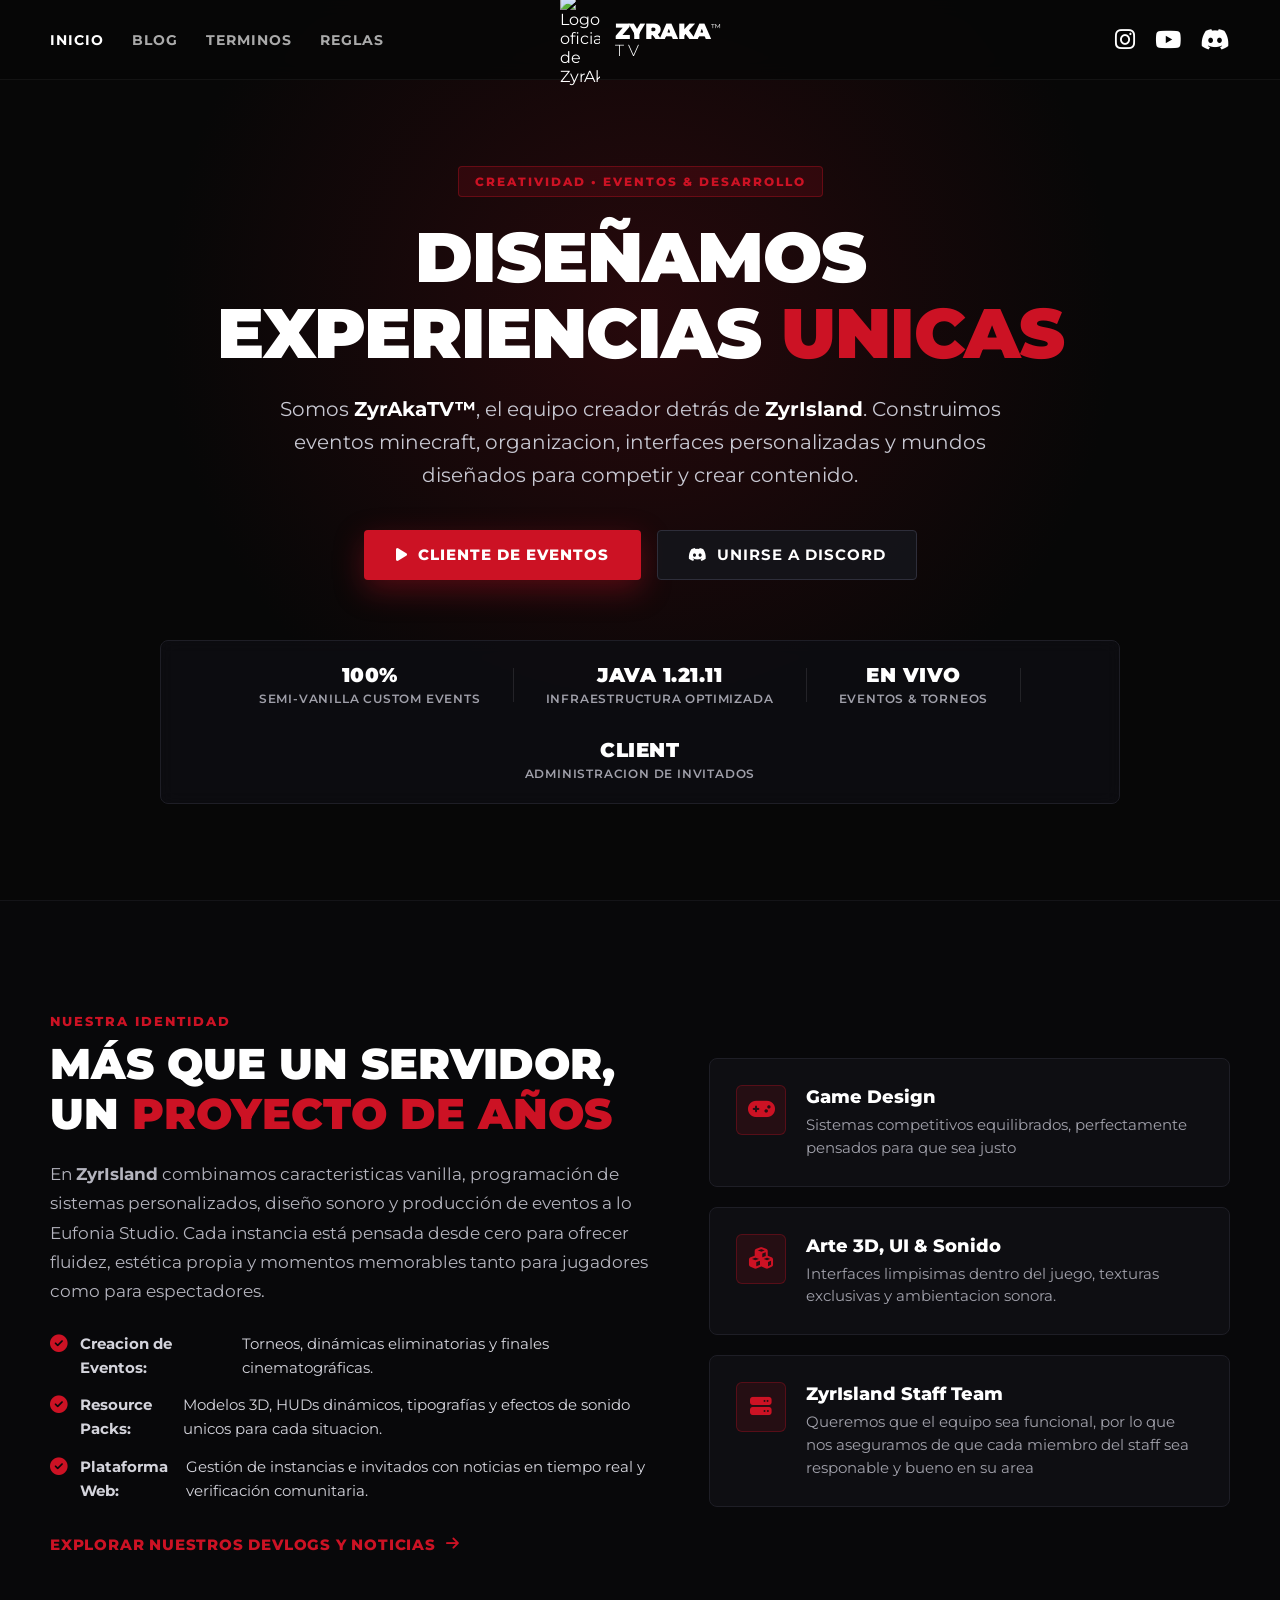
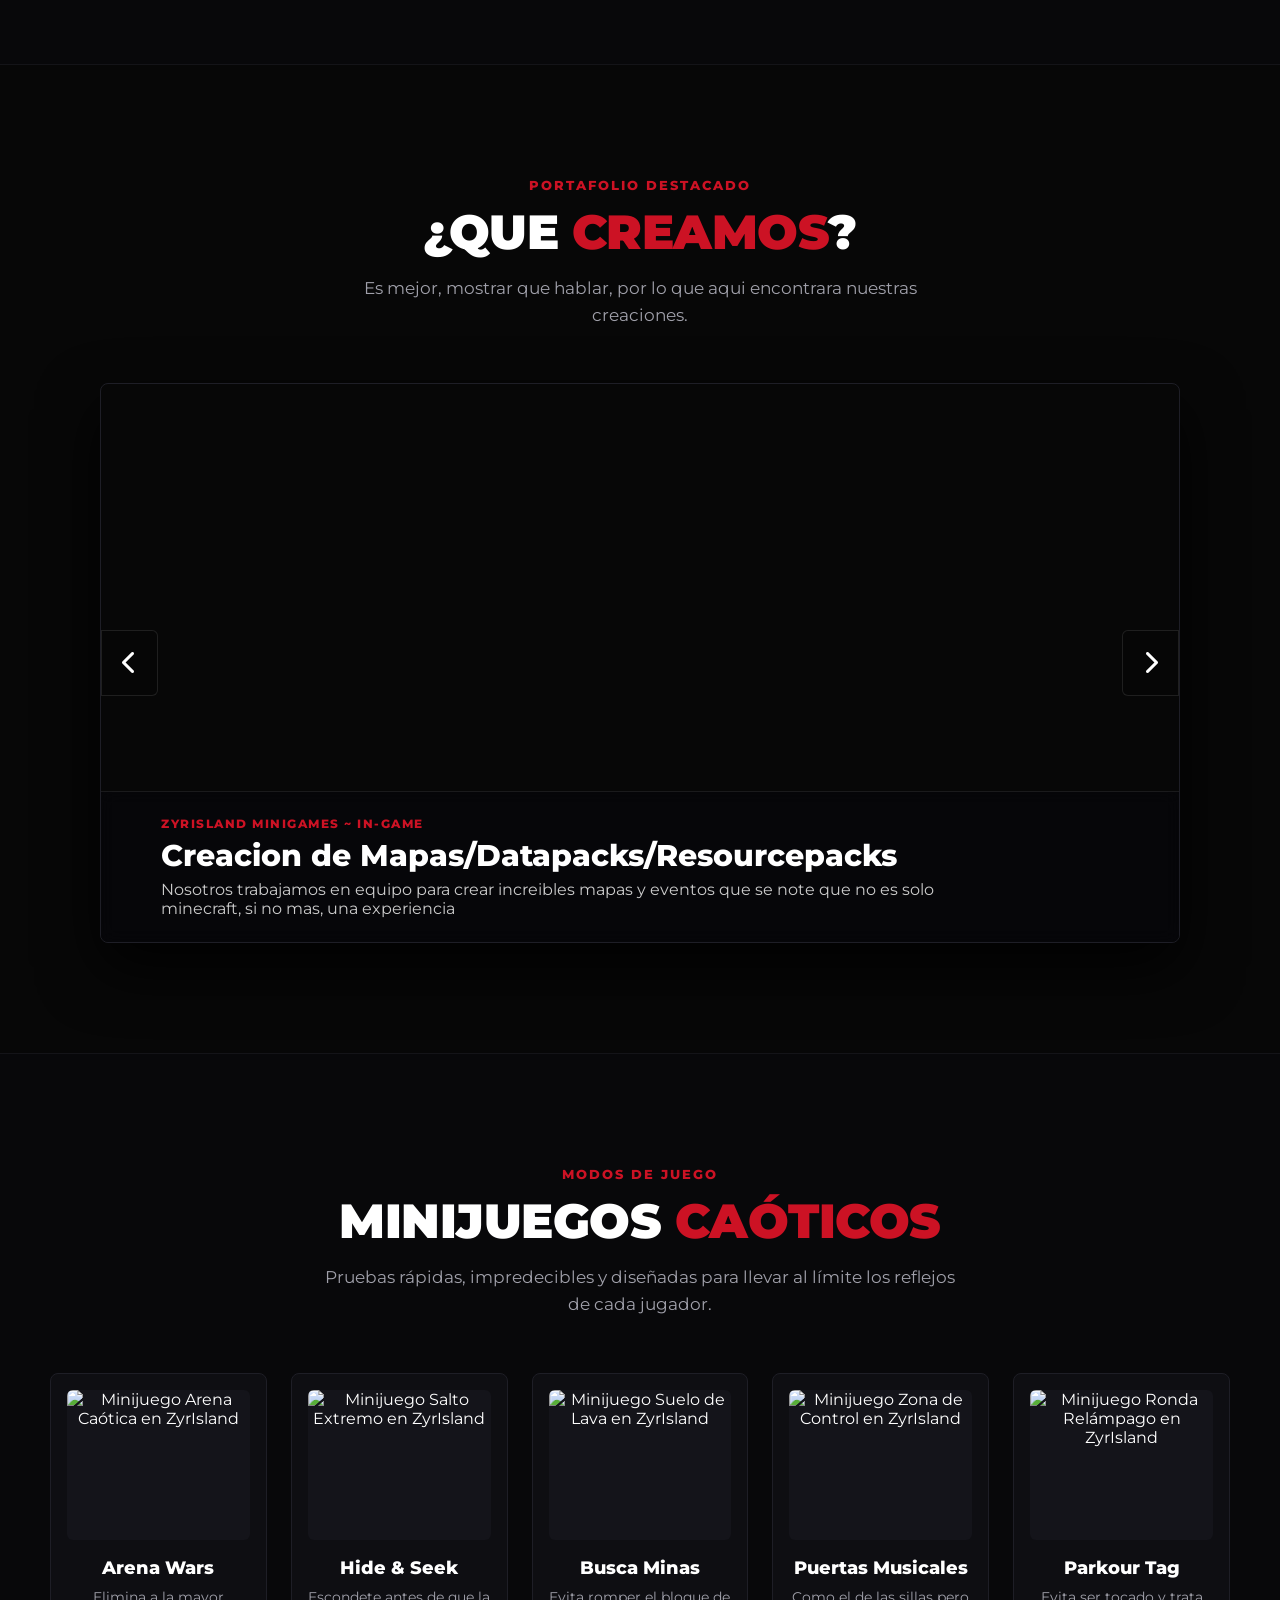
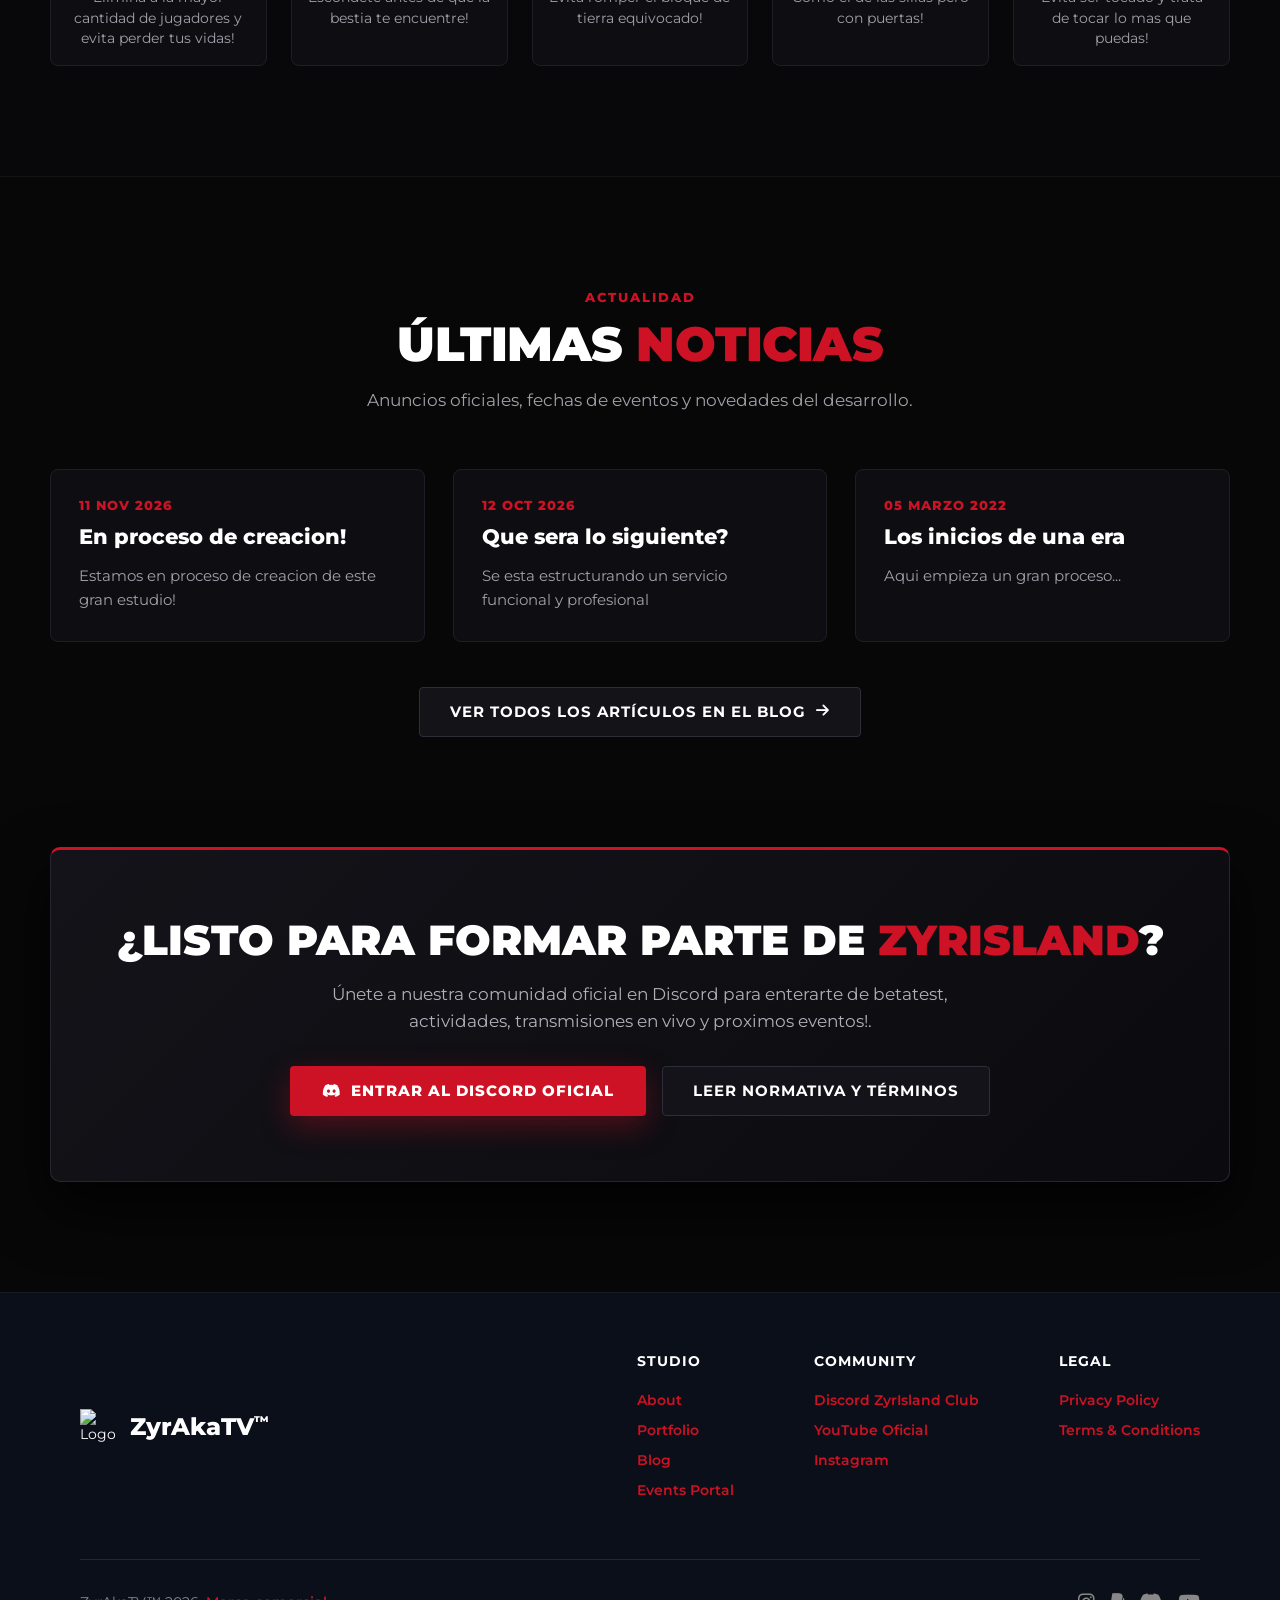
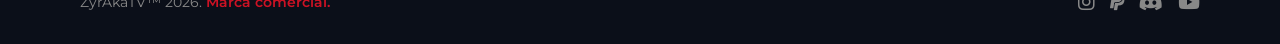
==== index.html @ dcc6be92 "Update index.html" ====
<!DOCTYPE html>
<html lang="es">
<head>
    <meta charset="UTF-8">
    <meta name="viewport" content="width=device-width, initial-scale=1.0">
    
    <title>ZyrAkaTV™ | Eventos & Minijuegos</title>
    <meta name="description" content="Portafolio oficial de ZyrAkaTV™ y ZyrIsland. Creamos eventos en vivo de Minecraft, minijuegos caóticos personalizados, mecánicas a medida y experiencias interactivas para la comunidad.">
    <meta name="keywords" content="ZyrIsland, ZyrAkaTV, Minecraft Eventos, Minijuegos Minecraft, SMP Island, Eventos en vivo, Servidor Minecraft">
    <meta name="author" content="ZyrAkaTV™">
    <meta name="robots" content="index, follow, max-image-preview:large">
    <link rel="canonical" href="https://zyrisland.net/">
    <meta name="theme-color" content="#cc1224">

    <meta property="og:type" content="website">
    <meta property="og:site_name" content="ZyrAkaTV™ | ZyrIsland">
    <meta property="og:title" content="ZyrAkaTV™ | ZyrIsland — Eventos, Minijuegos y Experiencias">
    <meta property="og:description" content="Descubre los proyectos, eventos en vivo, minijuegos personalizados y novedades oficiales del universo ZyrIsland.">
    <meta property="og:url" content="https://zyrisland.net/">
    <meta property="og:image" content="https://app.zyrisland.net/assets/icons/zyrakatv-ico.png">

    <meta name="twitter:card" content="summary_large_image">
    <meta name="twitter:title" content="ZyrAkaTV™ | ZyrIsland">
    <meta name="twitter:description" content="Estudio creativo detrás de ZyrIsland Minigames, SMP Island y eventos interactivos.">
    <meta name="twitter:image" content="https://app.zyrisland.net/assets/icons/zyrakatv-ico.png">

    <script type="application/ld+json">
    {
      "@context": "https://schema.org",
      "@type": "Organization",
      "name": "ZyrAkaTV™",
      "alternateName": "ZyrIsland",
      "url": "https://zyrisland.net/",
      "logo": "https://app.zyrisland.net/assets/icons/zyrakatv-ico.png",
      "description": "Estudio creador de eventos en vivo, servidores personalizados y minijuegos competitivos en Minecraft.",
      "sameAs": [
        "https://www.instagram.com/cynakaagl/",
        "https://www.youtube.com/@cynakaagl",
        "https://discord.gg/DVBdqXgsGu"
      ]
    }
    </script>

    <link rel="icon" type="image/png" href="favicon/favicon-96x96.png" sizes="96x96" />
    <link rel="icon" type="image/svg+xml" href="favicon/favicon.svg" />
    <link rel="shortcut icon" href="favicon/favicon.ico" />
    <link rel="apple-touch-icon" sizes="180x180" href="favicon/apple-touch-icon.png" />
    <meta name="apple-mobile-web-app-title" content="ZyrAkaTV" />
    <link rel="manifest" href="favicon/site.webmanifest" />

    <link rel="preconnect" href="https://fonts.googleapis.com">
    <link rel="preconnect" href="https://fonts.gstatic.com" crossorigin>
    <link href="https://fonts.googleapis.com/css2?family=Montserrat:wght@300;400;600;700;800;900&display=swap" rel="stylesheet">
    <link rel="stylesheet" href="https://cdnjs.cloudflare.com/ajax/libs/font-awesome/6.4.0/css/all.min.css">
    <link rel="stylesheet" href="css/home.css">
</head>
<body>

    <nav class="navbar" aria-label="Navegación principal">
        <div class="nav-left">
            <a href="https://zyrisland.net/" class="nav-link active">Inicio</a>
            <a href="https://zyrisland.net/blog/feed" class="nav-link">Blog</a>
            <a href="https://zyrisland.net/soporte/terminos" class="nav-link">Terminos</a>
            <a href="https://zyrisland.net/soporte/reglas" class="nav-link">Reglas</a>
        </div>

        <a href="https://zyrisland.net/" class="nav-center" aria-label="ZyrAkaTV Inicio">
            <img src="https://app.zyrisland.net/assets/icons/zyrakatv-ico.png" alt="Logo oficial de ZyrAkaTV" class="brand-logo">
            <div class="brand-text">
                <span class="brand-title">ZYRAKA<sup class="trademark">™</sup></span>
                <span class="brand-subtitle">TV</span>
            </div>
        </a>

        <div class="nav-right">
            <a href="https://www.instagram.com/cynakaagl/" target="_blank" rel="noopener" class="social-icon" aria-label="Instagram de ZyrAkaTV"><i class="fab fa-instagram"></i></a>
            <a href="https://www.youtube.com/@cynakaagl" target="_blank" rel="noopener" class="social-icon" aria-label="Canal de YouTube de ZyrAkaTV"><i class="fab fa-youtube"></i></a>
            <a href="https://discord.gg/DVBdqXgsGu" target="_blank" rel="noopener" class="social-icon" aria-label="Servidor de Discord de ZyrIsland"><i class="fab fa-discord"></i></a>
        </div>
    </nav>

    <header id="inicio" class="hero-section">
        <div class="hero-gradient"></div>

        <div class="hero-container">
            <span class="hero-kicker">CREATIVIDAD • EVENTOS & DESARROLLO</span>
            <h1>DISEÑAMOS EXPERIENCIAS <span class="highlight">UNICAS</span></h1>
            <p class="hero-lead">
                Somos <strong>ZyrAkaTV™</strong>, el equipo creador detrás de <strong>ZyrIsland</strong>. Construimos eventos minecraft, organizacion, interfaces personalizadas y mundos diseñados para competir y crear contenido.
            </p>

            <div class="hero-cta-group">
                <a href="https://app.zyrisland.net" class="btn-primary">
                    <i class="fas fa-play"></i> Cliente de Eventos
                </a>
                <a href="https://discord.gg/DVBdqXgsGu" target="_blank" rel="noopener" class="btn-secondary">
                    <i class="fab fa-discord"></i> Unirse a Discord
                </a>
            </div>

            <div class="hero-stats-bar" aria-label="Estadísticas del estudio">
                <div class="stat-item">
                    <strong>100%</strong>
                    <span>Semi-Vanilla Custom Events</span>
                </div>
                <div class="stat-divider"></div>
                <div class="stat-item">
                    <strong>JAVA 1.21.11</strong>
                    <span>Infraestructura Optimizada</span>
                </div>
                <div class="stat-divider"></div>
                <div class="stat-item">
                    <strong>EN VIVO</strong>
                    <span>Eventos & Torneos</span>
                </div>
                <div class="stat-divider"></div>
                <div class="stat-item">
                    <strong>CLIENT</strong>
                    <span>Administracion de Invitados</span>
                </div>
            </div>
        </div>
    </header>

    <main>
        <section id="estudio" class="about-section">
            <div class="section-container split-layout">
                <div class="about-text">
                    <span class="section-tag">NUESTRA IDENTIDAD</span>
                    <h2>MÁS QUE UN SERVIDOR, UN <span class="highlight">PROYECTO DE AÑOS</span></h2>
                    <p>
                        En <strong>ZyrIsland</strong> combinamos caracteristicas vanilla, programación de sistemas personalizados, diseño sonoro y producción de eventos a lo Eufonia Studio. Cada instancia está pensada desde cero para ofrecer fluidez, estética propia y momentos memorables tanto para jugadores como para espectadores.
                    </p>
                    <ul class="feature-checklist">
                        <li><i class="fas fa-check-circle"></i> <strong>Creacion de Eventos:</strong> Torneos, dinámicas eliminatorias y finales cinematográficas.</li>
                        <li><i class="fas fa-check-circle"></i> <strong>Resource Packs:</strong> Modelos 3D, HUDs dinámicos, tipografías y efectos de sonido unicos para cada situacion.</li>
                        <li><i class="fas fa-check-circle"></i> <strong>Plataforma Web:</strong> Gestión de instancias e invitados con noticias en tiempo real y verificación comunitaria.</li>
                    </ul>
                    <a href="https://zyrisland.net/blog/feed" class="inline-cta">Explorar nuestros devlogs y noticias <i class="fas fa-arrow-right"></i></a>
                </div>

                <div class="about-cards-stack">
                    <article class="pillar-card">
                        <div class="pillar-icon"><i class="fas fa-gamepad"></i></div>
                        <div>
                            <h3>Game Design</h3>
                            <p>Sistemas competitivos equilibrados, perfectamente pensados para que sea justo</p>
                        </div>
                    </article>
                    <article class="pillar-card">
                        <div class="pillar-icon"><i class="fas fa-cubes"></i></div>
                        <div>
                            <h3>Arte 3D, UI & Sonido</h3>
                            <p>Interfaces limpisimas dentro del juego, texturas exclusivas y ambientacion sonora.</p>
                        </div>
                    </article>
                    <article class="pillar-card">
                        <div class="pillar-icon"><i class="fas fa-server"></i></div>
                        <div>
                            <h3>ZyrIsland Staff Team</h3>
                            <p>Queremos que el equipo sea funcional, por lo que nos aseguramos de que cada miembro del staff sea responable y bueno en su area</p>
                        </div>
                    </article>
                </div>
            </div>
        </section>

        <section id="proyectos" class="showcase-section">
            <div class="section-container">
                <div class="section-header-center">
                    <span class="section-tag">PORTAFOLIO DESTACADO</span>
                    <h2 class="section-title">¿QUE <span class="highlight">CREAMOS</span>?</h2>
                    <p class="section-subtitle">Es mejor, mostrar que hablar, por lo que aqui encontrara nuestras creaciones.</p>
                </div>

                <div class="slider-container" role="region" aria-label="Galería de proyectos de ZyrIsland">
                    <article class="slide active" style="background-image: url('https://app.zyrisland.net/assets/backgrounds/null_background.jpg');">
                        <div class="slide-info">
                            <span class="slide-tag">ZYRISLAND MINIGAMES ~ IN-GAME</span>
                            <h3>Creacion de Mapas/Datapacks/Resourcepacks</h3>
                            <p>Nosotros trabajamos en equipo para crear increibles mapas y eventos que se note que no es solo minecraft, si no mas, una experiencia</p>
                        </div>
                    </article>

                    <article class="slide" style="background-image: url('https://app.zyrisland.net/assets/backgrounds/null_background.jpg');">
                        <div class="slide-info">
                            <span class="slide-tag">AVATHECATTO ~ ARTIST</span>
                            <h3>Estetica & Arte unico!</h3>
                            <p>Nuestros eventos, tienen un arte, estetico que mantiene esa estetica minecraft, manteniendo todos los aspectos custom, que podamos</p>
                        </div>
                    </article>

                    <article class="slide" style="background-image: url('https://app.zyrisland.net/assets/backgrounds/null_background.jpg');">
                        <div class="slide-info">
                            <span class="slide-tag">ZYRAKATV™ ~ RENDER OFFICIAL</span>
                            <h3>Edicion & Produccion de videos!</h3>
                            <p>Nosotros, queremos que se vea, atractivo todo lo que hagamos, para darle el toque mas profesional a nuestros eventos!</p>
                        </div>
                    </article>

                    <button type="button" class="slider-btn prev-btn" aria-label="Proyecto anterior"><i class="fas fa-chevron-left"></i></button>
                    <button type="button" class="slider-btn next-btn" aria-label="Siguiente proyecto"><i class="fas fa-chevron-right"></i></button>
                </div>
            </div>
        </section>

        <section id="minijuegos" class="minigames-section">
            <div class="section-container">
                <div class="section-header-center">
                    <span class="section-tag">MODOS DE JUEGO</span>
                    <h2 class="section-title">MINIJUEGOS <span class="highlight">CAÓTICOS</span></h2>
                    <p class="section-subtitle">Pruebas rápidas, impredecibles y diseñadas para llevar al límite los reflejos de cada jugador.</p>
                </div>

                <div class="minigames-grid">
                    <article class="minigame-card">
                        <div class="minigame-img-container">
                            <img src="https://app.zyrisland.net/assets/backgrounds/null_background.jpg" alt="Minijuego Arena Caótica en ZyrIsland" loading="lazy">
                        </div>
                        <h3 class="minigame-title">Arena Wars</h3>
                        <p class="minigame-desc">Elimina a la mayor cantidad de jugadores y evita perder tus vidas!</p>
                    </article>

                    <article class="minigame-card">
                        <div class="minigame-img-container">
                            <img src="https://app.zyrisland.net/assets/backgrounds/null_background.jpg" alt="Minijuego Salto Extremo en ZyrIsland" loading="lazy">
                        </div>
                        <h3 class="minigame-title">Hide & Seek</h3>
                        <p class="minigame-desc">Escondete antes de que la bestia te encuentre!</p>
                    </article>

                    <article class="minigame-card">
                        <div class="minigame-img-container">
                            <img src="https://app.zyrisland.net/assets/backgrounds/null_background.jpg" alt="Minijuego Suelo de Lava en ZyrIsland" loading="lazy">
                        </div>
                        <h3 class="minigame-title">Busca Minas</h3>
                        <p class="minigame-desc">Evita romper el bloque de tierra equivocado!</p>
                    </article>

                    <article class="minigame-card">
                        <div class="minigame-img-container">
                            <img src="https://app.zyrisland.net/assets/backgrounds/null_background.jpg" alt="Minijuego Zona de Control en ZyrIsland" loading="lazy">
                        </div>
                        <h3 class="minigame-title">Puertas Musicales</h3>
                        <p class="minigame-desc">Como el de las sillas pero con puertas!</p>
                    </article>

                    <article class="minigame-card">
                        <div class="minigame-img-container">
                            <img src="https://app.zyrisland.net/assets/backgrounds/null_background.jpg" alt="Minijuego Ronda Relámpago en ZyrIsland" loading="lazy">
                        </div>
                        <h3 class="minigame-title">Parkour Tag</h3>
                        <p class="minigame-desc">Evita ser tocado y trata de tocar lo mas que puedas!</p>
                    </article>
                </div>
            </div>
        </section>

        <section id="noticias" class="news-section">
            <div class="section-container">
                <div class="section-header-center">
                    <span class="section-tag">ACTUALIDAD</span>
                    <h2 class="section-title">ÚLTIMAS <span class="highlight">NOTICIAS</span></h2>
                    <p class="section-subtitle">Anuncios oficiales, fechas de eventos y novedades del desarrollo.</p>
                </div>

                <div id="news-grid" class="news-grid"></div>

                <div class="news-footer-cta">
                    <a href="https://zyrisland.net/blog/feed" class="btn-secondary">Ver todos los artículos en el Blog <i class="fas fa-arrow-right"></i></a>
                </div>
            </div>
        </section>

        <section class="cta-banner-section">
            <div class="cta-banner-box">
                <h2>¿LISTO PARA FORMAR PARTE DE <span class="highlight">ZYRISLAND</span>?</h2>
                <p>Únete a nuestra comunidad oficial en Discord para enterarte de betatest, actividades, transmisiones en vivo y proximos eventos!.</p>
                <div class="hero-cta-group">
                    <a href="https://discord.gg/DVBdqXgsGu" target="_blank" rel="noopener" class="btn-primary">
                        <i class="fab fa-discord"></i> Entrar al Discord Oficial
                    </a>
                    <a href="https://zyrisland.net/soporte/terminos" class="btn-secondary">
                        Leer Normativa y Términos
                    </a>
                </div>
            </div>
        </section>
    </main>

    <footer class="site-footer">
        <div class="footer-top">
            <div class="footer-brand-area">
                <img src="https://app.zyrisland.net/assets/icons/zyrakatv-ico.png" alt="Logo">
                <h2>ZyrAkaTV<sup style="font-size: 0.6em;">™</sup></h2>
            </div>
             <div class="footer-links-grid">
                <div class="footer-column">
                    <h4>STUDIO</h4>
                    <a href="https://zyrisland.net/#estudio" target="_blank">About</a>
                    <a href="https://zyrisland.net/#proyectos" target="_blank">Portfolio</a>
                    <a href="https://zyrisland.net/blog/feed" target="_blank">Blog</a>
                    <a href="https://app.zyrisland.net" target="_blank">Events Portal</a>
                </div>
                <div class="footer-column">
                    <h4>COMMUNITY</h4>
                    <a href="https://discord.gg/DVBdqXgsGu" target="_blank" rel="noopener">Discord ZyrIsland Club</a>
                    <a href="https://www.youtube.com/@cynakaagl" target="_blank" rel="noopener">YouTube Oficial</a>
                    <a href="https://www.instagram.com/cynakaagl/" target="_blank" rel="noopener">Instagram</a>
                </div>
                <div class="footer-column">
                    <h4>LEGAL</h4>
                    <a href="https://zyrisland.net/soporte/reglas" target="_blank">Privacy Policy</a>
                    <a href="https://zyrisland.net/soporte/terminos" target="_blank">Terms & Conditions</a>
                </div>
            </div>
        </div>
        <div class="footer-bottom">
            <div>ZyrAkaTV™ 2026.<span class="red-text"> Marca comercial.</span></div>
            <div class="footer-socials">
                <a href="https://www.instagram.com/cynakaagl/" target="_blank"><i class="fab fa-instagram"></i></a>
                <a href="https://paypal.me/zyrakaaguilar" target="_blank"><i class="fab fa-paypal"></i></a>
                <a href="https://discord.gg/DVBdqXgsGu" target="_blank"><i class="fab fa-discord"></i></a>
                <a href="https://www.youtube.com/@cynakaagl" target="_blank"><i class="fab fa-youtube"></i></a>
            </div>
        </div>
    </footer>

    <script>
        const slides = document.querySelectorAll(".slide");
        const prevBtn = document.querySelector(".prev-btn");
        const nextBtn = document.querySelector(".next-btn");
        let currentSlide = 0;
        let slideInterval;

        function showSlide(index) {
            slides.forEach((s, i) => {
                s.classList.toggle("active", i === index);
            });
            currentSlide = index;
        }

        function nextSlide() {
            showSlide((currentSlide + 1) % slides.length);
        }

        function prevSlide() {
            showSlide((currentSlide - 1 + slides.length) % slides.length);
        }

        function resetTimer() {
            clearInterval(slideInterval);
            slideInterval = setInterval(nextSlide, 10000);
        }

        if (slides.length > 0) {
            nextBtn.addEventListener("click", () => { nextSlide(); resetTimer(); });
            prevBtn.addEventListener("click", () => { prevSlide(); resetTimer(); });
            resetTimer();
        }

        async function loadNews() {
            const grid = document.getElementById("news-grid");
            const fallbackNews = [
                {
                    fecha: "NOVIEMBRE 2026",
                    titulo: "Nueva Arquitectura Web de ZyrIsland",
                    descripcion: "Renovamos nuestro portal principal, el sistema de blogs y la plataforma de eventos para toda la comunidad."
                },
                {
                    fecha: "NOVIEMBRE 2026",
                    titulo: "Eufonia Client & Instancias Oficiales",
                    descripcion: "Accede de forma rápida y segura a los modpacks y eventos privados desde app.zyrisland.net."
                },
                {
                    fecha: "NOVIEMBRE 2026",
                    titulo: "Convocatoria Abierta en Discord",
                    descripcion: "Únete al servidor oficial para participar en las próximas pruebas de minijuegos caóticos."
                }
            ];

            try {
                const res = await fetch(`data/news.json?t=${Date.now()}`, { cache: "no-store" });
                if (!res.ok) throw new Error("Sin news.json");
                const data = await res.json();
                const items = Array.isArray(data) ? data : (data.noticias || data.news || fallbackNews);
                renderNewsCards(items);
            } catch (e) {
                renderNewsCards(fallbackNews);
            }
        }

        function renderNewsCards(items) {
            const grid = document.getElementById("news-grid");
            grid.innerHTML = items.slice(0, 6).map(item => `
                <article class="news-card">
                    <span class="news-date">${item.fecha || item.date || "ZYRISLAND"}</span>
                    <h3 class="news-title">${item.titulo || item.title || "Actualización"}</h3>
                    <p class="news-desc">${item.descripcion || item.description || ""}</p>
                </article>
            `).join("");
        }

        loadNews();
    </script>
</body>
</html>
---- css/home.css ----
@import url('https://fonts.googleapis.com/css2?family=Montserrat:wght@300;400;600;700;800;900&display=swap');

:root {
    --bg-dark: #070707;
    --bg-elevated: #0e0e12;
    --border-subtle: #1e1e26;
    --text-main: #ffffff;
    --text-muted: #a0a0aa;
    --accent-red: #cc1224;
    --accent-red-hover: #e61529;
}

* {
    box-sizing: border-box;
}

html {
    scroll-behavior: smooth;
}

body {
    margin: 0;
    padding: 0;
    background-color: var(--bg-dark);
    color: var(--text-main);
    font-family: 'Montserrat', sans-serif;
    overflow-x: hidden;
}

.highlight {
    color: var(--accent-red);
}

.navbar {
    position: fixed;
    top: 0;
    width: 100%;
    height: 80px;
    background-color: rgba(7, 7, 7, 0.9);
    backdrop-filter: blur(10px);
    display: flex;
    justify-content: space-between;
    align-items: center;
    padding: 0 50px;
    z-index: 1000;
    border-bottom: 1px solid rgba(255, 255, 255, 0.05);
}

.nav-left, .nav-center, .nav-right {
    flex: 1;
    display: flex;
    align-items: center;
}

.nav-left { justify-content: flex-start; gap: 28px; }
.nav-center { justify-content: center; gap: 15px; text-decoration: none; color: #fff; }
.nav-right { justify-content: flex-end; gap: 20px; }

.nav-link {
    color: #aaa;
    text-decoration: none;
    font-weight: 700;
    font-size: 0.88rem;
    text-transform: uppercase;
    letter-spacing: 1px;
    transition: color 0.3s;
}

.nav-link:hover, .nav-link.active {
    color: #ffffff;
}

.brand-logo { width: 40px; height: auto; }
.brand-text { display: flex; flex-direction: column; line-height: 1; }
.brand-title { font-weight: 900; font-size: 1.4rem; letter-spacing: -0.5px; }
.trademark { font-size: 0.6rem; font-weight: 400; }
.brand-subtitle { font-weight: 300; font-size: 1rem; letter-spacing: 4px; color: #ffffff; }

.social-icon {
    color: #fff;
    font-size: 1.45rem;
    text-decoration: none;
    transition: color 0.3s, transform 0.3s;
}

.social-icon:hover {
    color: var(--accent-red);
    transform: translateY(-3px);
}

.hero-section {
    position: relative;
    width: 100%;
    min-height: 100vh;
    padding: 150px 20px 80px 20px;
    background-image: url('https://cdn.discordapp.com/attachments/1435007456987058352/1568479295989616730/null_background.jpg');
    background-size: cover;
    background-position: center;
    display: flex;
    align-items: center;
    justify-content: center;
    text-align: center;
}

.hero-gradient {
    position: absolute;
    inset: 0;
    background: radial-gradient(circle at 50% 35%, rgba(204, 18, 36, 0.16) 0%, rgba(7, 7, 7, 0.85) 55%, #070707 100%);
    z-index: 1;
}

.hero-container {
    position: relative;
    z-index: 2;
    max-width: 960px;
    margin: 0 auto;
}

.hero-kicker {
    display: inline-block;
    background-color: rgba(204, 18, 36, 0.14);
    border: 1px solid rgba(204, 18, 36, 0.35);
    color: var(--accent-red);
    font-size: 0.78rem;
    font-weight: 800;
    letter-spacing: 2px;
    padding: 7px 16px;
    border-radius: 4px;
    margin-bottom: 22px;
}

.hero-container h1 {
    font-size: clamp(2.4rem, 5.5vw, 4.4rem);
    font-weight: 900;
    margin: 0 0 22px 0;
    line-height: 1.08;
    letter-spacing: -1px;
    text-transform: uppercase;
}

.hero-lead {
    font-size: clamp(1.02rem, 1.8vw, 1.22rem);
    color: #c8c8d2;
    font-weight: 400;
    line-height: 1.7;
    max-width: 760px;
    margin: 0 auto 38px auto;
}

.hero-lead strong {
    color: #ffffff;
    font-weight: 700;
}

.hero-cta-group {
    display: flex;
    justify-content: center;
    align-items: center;
    gap: 16px;
    flex-wrap: wrap;
    margin-bottom: 60px;
}

.btn-primary {
    background-color: var(--accent-red);
    color: #ffffff;
    text-decoration: none;
    padding: 16px 32px;
    font-size: 0.92rem;
    font-weight: 800;
    text-transform: uppercase;
    letter-spacing: 1px;
    border-radius: 4px;
    display: inline-flex;
    align-items: center;
    gap: 10px;
    box-shadow: 0 10px 30px rgba(204, 18, 36, 0.35);
    transition: background-color 0.25s, transform 0.2s, box-shadow 0.25s;
}

.btn-primary:hover {
    background-color: var(--accent-red-hover);
    transform: translateY(-2px);
    box-shadow: 0 14px 35px rgba(204, 18, 36, 0.5);
}

.btn-secondary {
    background-color: rgba(20, 20, 26, 0.9);
    color: #ffffff;
    text-decoration: none;
    padding: 15px 30px;
    font-size: 0.92rem;
    font-weight: 700;
    text-transform: uppercase;
    letter-spacing: 1px;
    border-radius: 4px;
    border: 1px solid #2e2e3a;
    display: inline-flex;
    align-items: center;
    gap: 10px;
    transition: border-color 0.25s, background-color 0.25s, transform 0.2s;
}

.btn-secondary:hover {
    border-color: var(--accent-red);
    background-color: #181820;
    transform: translateY(-2px);
}

.hero-stats-bar {
    display: flex;
    justify-content: center;
    align-items: center;
    gap: 32px;
    flex-wrap: wrap;
    background-color: rgba(14, 14, 18, 0.85);
    backdrop-filter: blur(8px);
    border: 1px solid var(--border-subtle);
    border-radius: 8px;
    padding: 22px 35px;
}

.stat-item {
    display: flex;
    flex-direction: column;
    align-items: center;
    gap: 4px;
}

.stat-item strong {
    font-size: 1.25rem;
    font-weight: 900;
    color: #ffffff;
    letter-spacing: 0.5px;
}

.stat-item span {
    font-size: 0.78rem;
    font-weight: 600;
    color: var(--text-muted);
    text-transform: uppercase;
    letter-spacing: 0.8px;
}

.stat-divider {
    width: 1px;
    height: 34px;
    background-color: rgba(255, 255, 255, 0.1);
}

.section-container {
    max-width: 1240px;
    margin: 0 auto;
    padding: 0 30px;
}

.section-tag {
    display: inline-block;
    color: var(--accent-red);
    font-size: 0.8rem;
    font-weight: 800;
    letter-spacing: 2px;
    text-transform: uppercase;
    margin-bottom: 10px;
}

.section-header-center {
    text-align: center;
    margin-bottom: 55px;
}

.section-title {
    font-size: clamp(2rem, 4vw, 3rem);
    font-weight: 900;
    margin: 0 0 14px 0;
    letter-spacing: -0.5px;
    text-transform: uppercase;
}

.section-subtitle {
    color: var(--text-muted);
    font-size: 1.05rem;
    max-width: 650px;
    margin: 0 auto;
    line-height: 1.6;
}

.about-section {
    padding: 110px 0;
    border-top: 1px solid #141418;
    background-color: #08080a;
}

.split-layout {
    display: grid;
    grid-template-columns: 1.15fr 1fr;
    gap: 60px;
    align-items: center;
}

.about-text h2 {
    font-size: clamp(1.9rem, 3.5vw, 2.7rem);
    font-weight: 900;
    line-height: 1.15;
    margin: 0 0 22px 0;
}

.about-text p {
    color: #b4b4be;
    font-size: 1.04rem;
    line-height: 1.75;
    margin: 0 0 26px 0;
}

.feature-checklist {
    list-style: none;
    padding: 0;
    margin: 0 0 32px 0;
    display: flex;
    flex-direction: column;
    gap: 14px;
}

.feature-checklist li {
    display: flex;
    align-items: flex-start;
    gap: 12px;
    color: #d4d4dc;
    font-size: 0.96rem;
    line-height: 1.55;
}

.feature-checklist i {
    color: var(--accent-red);
    font-size: 1.1rem;
    margin-top: 3px;
}

.inline-cta {
    display: inline-flex;
    align-items: center;
    gap: 10px;
    color: var(--accent-red);
    font-weight: 800;
    font-size: 0.92rem;
    text-transform: uppercase;
    letter-spacing: 0.8px;
    text-decoration: none;
    transition: gap 0.25s, filter 0.25s;
}

.inline-cta:hover {
    gap: 15px;
    filter: brightness(1.2);
}

.about-cards-stack {
    display: flex;
    flex-direction: column;
    gap: 20px;
}

.pillar-card {
    background-color: var(--bg-elevated);
    border: 1px solid var(--border-subtle);
    border-radius: 8px;
    padding: 26px;
    display: flex;
    align-items: flex-start;
    gap: 20px;
    transition: transform 0.3s, border-color 0.3s;
}

.pillar-card:hover {
    transform: translateX(6px);
    border-color: var(--accent-red);
}

.pillar-icon {
    width: 50px;
    height: 50px;
    border-radius: 6px;
    background-color: rgba(204, 18, 36, 0.12);
    border: 1px solid rgba(204, 18, 36, 0.3);
    color: var(--accent-red);
    display: flex;
    align-items: center;
    justify-content: center;
    font-size: 1.35rem;
    flex-shrink: 0;
}

.pillar-card h3 {
    margin: 0 0 6px 0;
    font-size: 1.15rem;
    font-weight: 800;
}

.pillar-card p {
    margin: 0;
    color: var(--text-muted);
    font-size: 0.92rem;
    line-height: 1.55;
}

.showcase-section {
    padding: 110px 0;
    background-color: var(--bg-dark);
    border-top: 1px solid #141418;
}

.slider-container {
    position: relative;
    max-width: 1080px;
    height: 560px;
    margin: 0 auto;
    overflow: hidden;
    border-radius: 8px;
    border: 1px solid var(--border-subtle);
    box-shadow: 0 25px 60px rgba(0, 0, 0, 0.85);
}

.slide {
    position: absolute;
    inset: 0;
    opacity: 0;
    transition: opacity 0.8s ease-in-out;
    background-size: cover;
    background-position: center;
}

.slide.active {
    opacity: 1;
    z-index: 5;
}

.slide-info {
    position: absolute;
    bottom: 0;
    left: 0;
    width: 100%;
    min-height: 26%;
    background-color: rgba(7, 7, 10, 0.84);
    backdrop-filter: blur(8px);
    border-top: 1px solid rgba(255, 255, 255, 0.08);
    display: flex;
    flex-direction: column;
    justify-content: center;
    padding: 24px 60px;
}

.slide-tag {
    color: var(--accent-red);
    font-size: 0.75rem;
    font-weight: 800;
    letter-spacing: 1.5px;
    text-transform: uppercase;
    margin-bottom: 6px;
}

.slide-info h3 {
    margin: 0 0 6px 0;
    font-size: 1.9rem;
    font-weight: 800;
    color: #fff;
}

.slide-info p {
    margin: 0;
    color: #ccc;
    font-size: 1rem;
    max-width: 780px;
}

.slider-btn {
    position: absolute;
    top: 50%;
    transform: translateY(-50%);
    background: rgba(7, 7, 7, 0.7);
    border: 1px solid rgba(255, 255, 255, 0.1);
    color: white;
    font-size: 1.5rem;
    padding: 18px 20px;
    cursor: pointer;
    z-index: 10;
    transition: background 0.3s, border-color 0.3s;
}

.slider-btn:hover {
    background: var(--accent-red);
    border-color: var(--accent-red);
}

.prev-btn { left: 0; border-radius: 0 6px 6px 0; }
.next-btn { right: 0; border-radius: 6px 0 0 6px; }

.minigames-section {
    padding: 110px 0;
    background-color: #08080a;
    border-top: 1px solid #141418;
}

.minigames-grid {
    display: grid;
    grid-template-columns: repeat(auto-fit, minmax(210px, 1fr));
    gap: 24px;
}

.minigame-card {
    background-color: var(--bg-elevated);
    border: 1px solid var(--border-subtle);
    border-radius: 8px;
    padding: 16px;
    display: flex;
    flex-direction: column;
    text-align: center;
    transition: transform 0.3s, border-color 0.3s, box-shadow 0.3s;
}

.minigame-card:hover {
    transform: translateY(-6px);
    border-color: var(--accent-red);
    box-shadow: 0 16px 35px rgba(0, 0, 0, 0.7);
}

.minigame-img-container {
    width: 100%;
    height: 150px;
    border-radius: 6px;
    overflow: hidden;
    margin-bottom: 16px;
    background-color: #14141a;
}

.minigame-img-container img {
    width: 100%;
    height: 100%;
    object-fit: cover;
    transition: transform 0.4s ease;
}

.minigame-card:hover .minigame-img-container img {
    transform: scale(1.07);
}

.minigame-title {
    font-size: 1.15rem;
    font-weight: 800;
    margin: 0 0 8px 0;
    color: #fff;
}

.minigame-desc {
    font-size: 0.86rem;
    color: var(--text-muted);
    line-height: 1.5;
    margin: 0;
}

.news-section {
    padding: 110px 0;
    background-color: var(--bg-dark);
    border-top: 1px solid #141418;
}

.news-grid {
    display: grid;
    grid-template-columns: repeat(auto-fit, minmax(310px, 1fr));
    gap: 28px;
}

.news-card {
    background-color: var(--bg-elevated);
    border: 1px solid var(--border-subtle);
    border-radius: 8px;
    padding: 28px;
    transition: transform 0.3s, border-color 0.3s;
}

.news-card:hover {
    transform: translateY(-5px);
    border-color: var(--accent-red);
}

.news-date {
    color: var(--accent-red);
    font-size: 0.8rem;
    font-weight: 800;
    letter-spacing: 1px;
    text-transform: uppercase;
    margin-bottom: 10px;
    display: block;
}

.news-title {
    font-size: 1.3rem;
    margin: 0 0 14px 0;
    font-weight: 800;
    line-height: 1.3;
}

.news-desc {
    color: var(--text-muted);
    font-size: 0.95rem;
    line-height: 1.6;
    margin: 0;
}

.news-footer-cta {
    text-align: center;
    margin-top: 45px;
}

.cta-banner-section {
    padding: 0 30px 110px 30px;
}

.cta-banner-box {
    max-width: 1180px;
    margin: 0 auto;
    background: linear-gradient(135deg, #131319 0%, #0b0b0f 100%);
    border: 1px solid #262632;
    border-top: 3px solid var(--accent-red);
    border-radius: 10px;
    padding: 65px 40px;
    text-align: center;
    box-shadow: 0 25px 60px rgba(0, 0, 0, 0.8);
}

.cta-banner-box h2 {
    font-size: clamp(1.8rem, 3.5vw, 2.6rem);
    font-weight: 900;
    margin: 0 0 16px 0;
}

.cta-banner-box p {
    color: #b0b0ba;
    font-size: 1.05rem;
    max-width: 660px;
    margin: 0 auto 32px auto;
    line-height: 1.6;
}

.cta-banner-box .hero-cta-group {
    margin-bottom: 0;
}

.site-footer {
    background-color: #0b0f19;
    padding: 60px 80px 30px 80px;
    font-size: 0.9rem;
    border-top: 1px solid #1a1a24;
}

.footer-top {
    display: flex;
    justify-content: space-between;
    margin-bottom: 60px;
}

.footer-brand-area {
    display: flex;
    align-items: center;
    gap: 15px;
}

.footer-brand-area img { width: 35px; }
.footer-brand-area h2 { margin: 0; font-size: 1.5rem; font-weight: 800; }

.footer-links-grid {
    display: flex;
    gap: 80px;
}

.footer-column {
    display: flex;
    flex-direction: column;
    gap: 12px;
}

.footer-column h4 {
    color: #fff;
    margin: 0 0 10px 0;
    font-size: 0.85rem;
    font-weight: 700;
    text-transform: uppercase;
    letter-spacing: 1px;
}

.footer-column a {
    color: var(--accent-red);
    text-decoration: none;
    font-weight: 600;
    transition: filter 0.3s;
}

.footer-column a:hover {
    filter: brightness(1.3);
}

.footer-bottom {
    display: flex;
    justify-content: space-between;
    align-items: center;
    padding-top: 30px;
    border-top: 1px solid rgba(255, 255, 255, 0.1);
    color: #888;
}

.footer-bottom .red-text { color: var(--accent-red); font-weight: 600; }
.footer-socials { display: flex; gap: 15px; }
.footer-socials a { color: #888; font-size: 1.2rem; transition: color 0.3s; }
.footer-socials a:hover { color: #fff; }

@media screen and (max-width: 960px) {
    .navbar {
        flex-direction: column;
        height: auto;
        padding: 15px 20px;
        gap: 12px;
    }

    .nav-left, .nav-center, .nav-right {
        justify-content: center;
        flex-wrap: wrap;
        gap: 14px;
    }

    .hero-section {
        padding-top: 195px;
    }

    .stat-divider {
        display: none;
    }

    .hero-stats-bar {
        gap: 22px;
        padding: 20px;
    }

    .split-layout {
        grid-template-columns: 1fr;
        gap: 40px;
    }

    .slider-container {
        height: 380px;
    }

    .slide-info {
        padding: 20px 25px;
    }

    .slide-info h3 {
        font-size: 1.4rem;
    }

    .slide-info p {
        font-size: 0.9rem;
    }

    .site-footer {
        padding: 40px 20px 25px 20px;
    }

    .footer-top, .footer-links-grid, .footer-bottom {
        flex-direction: column;
        align-items: center;
        text-align: center;
        gap: 30px;
    }
}
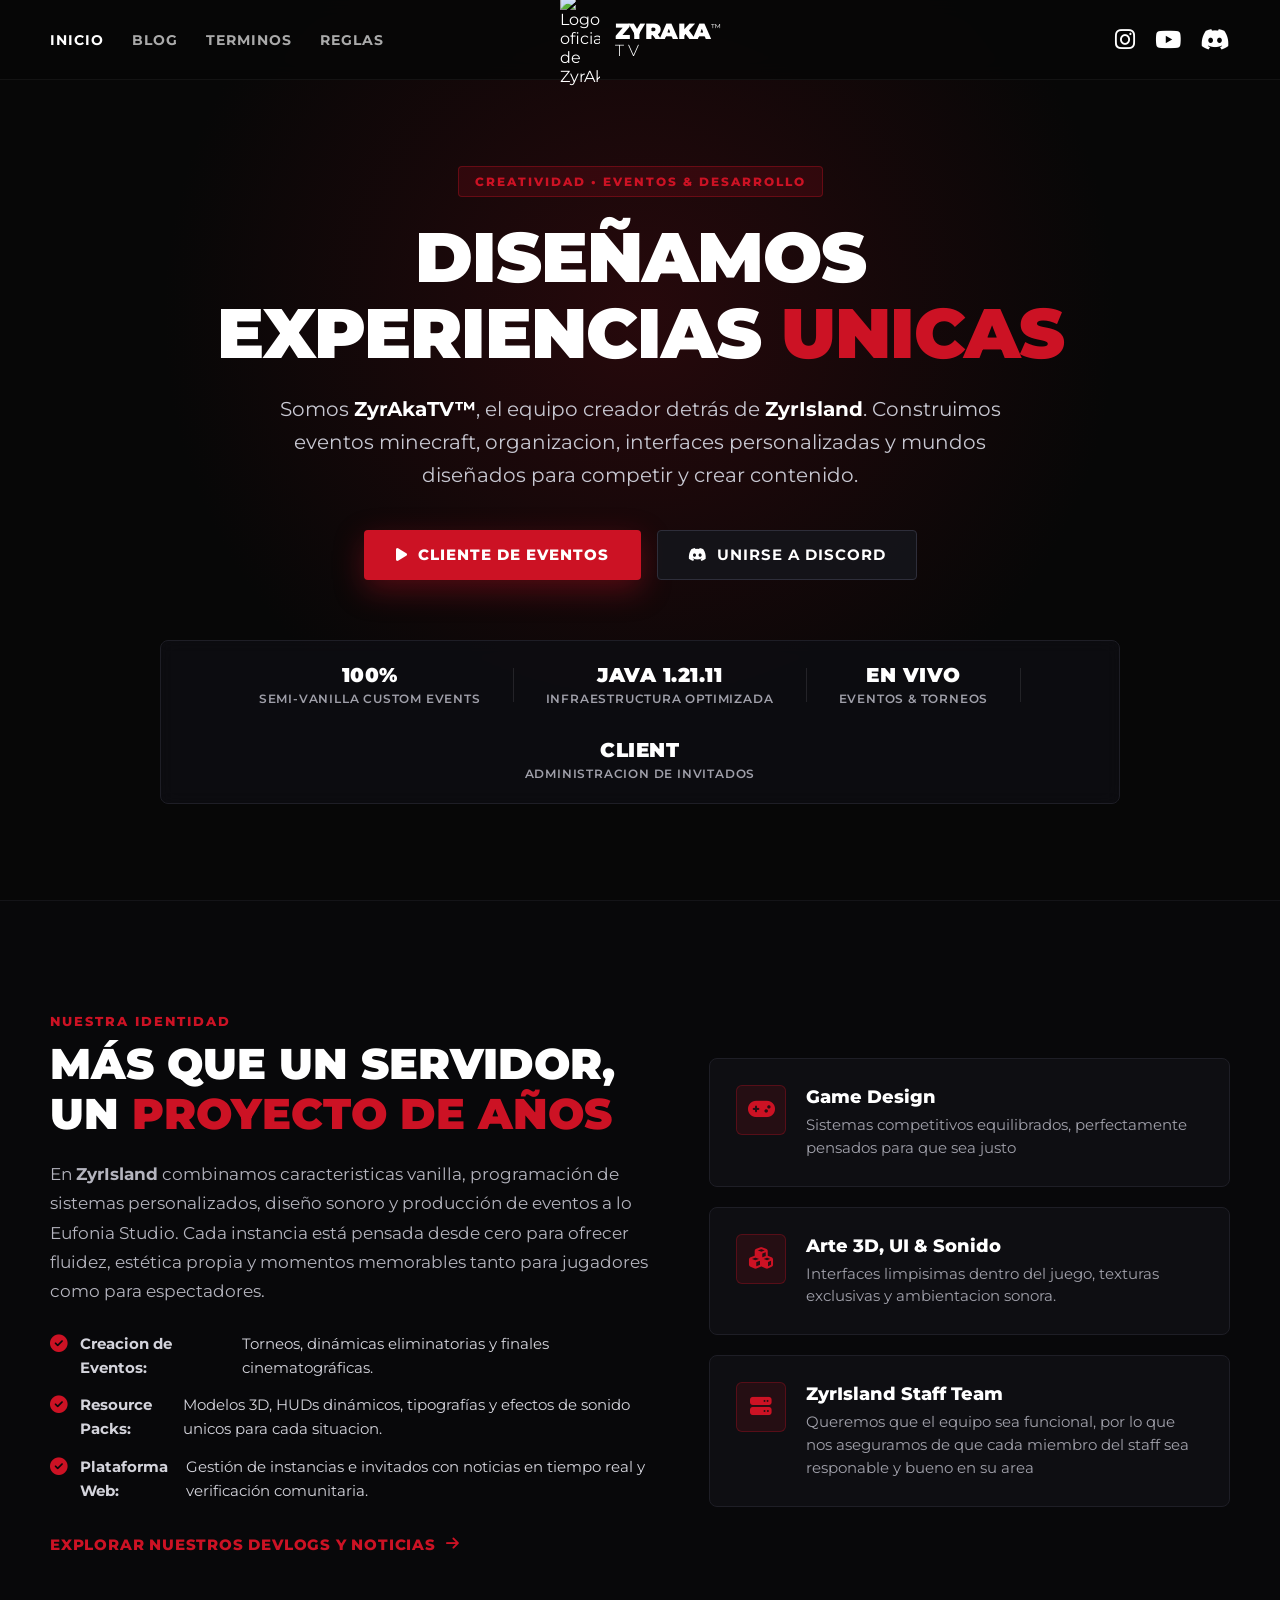
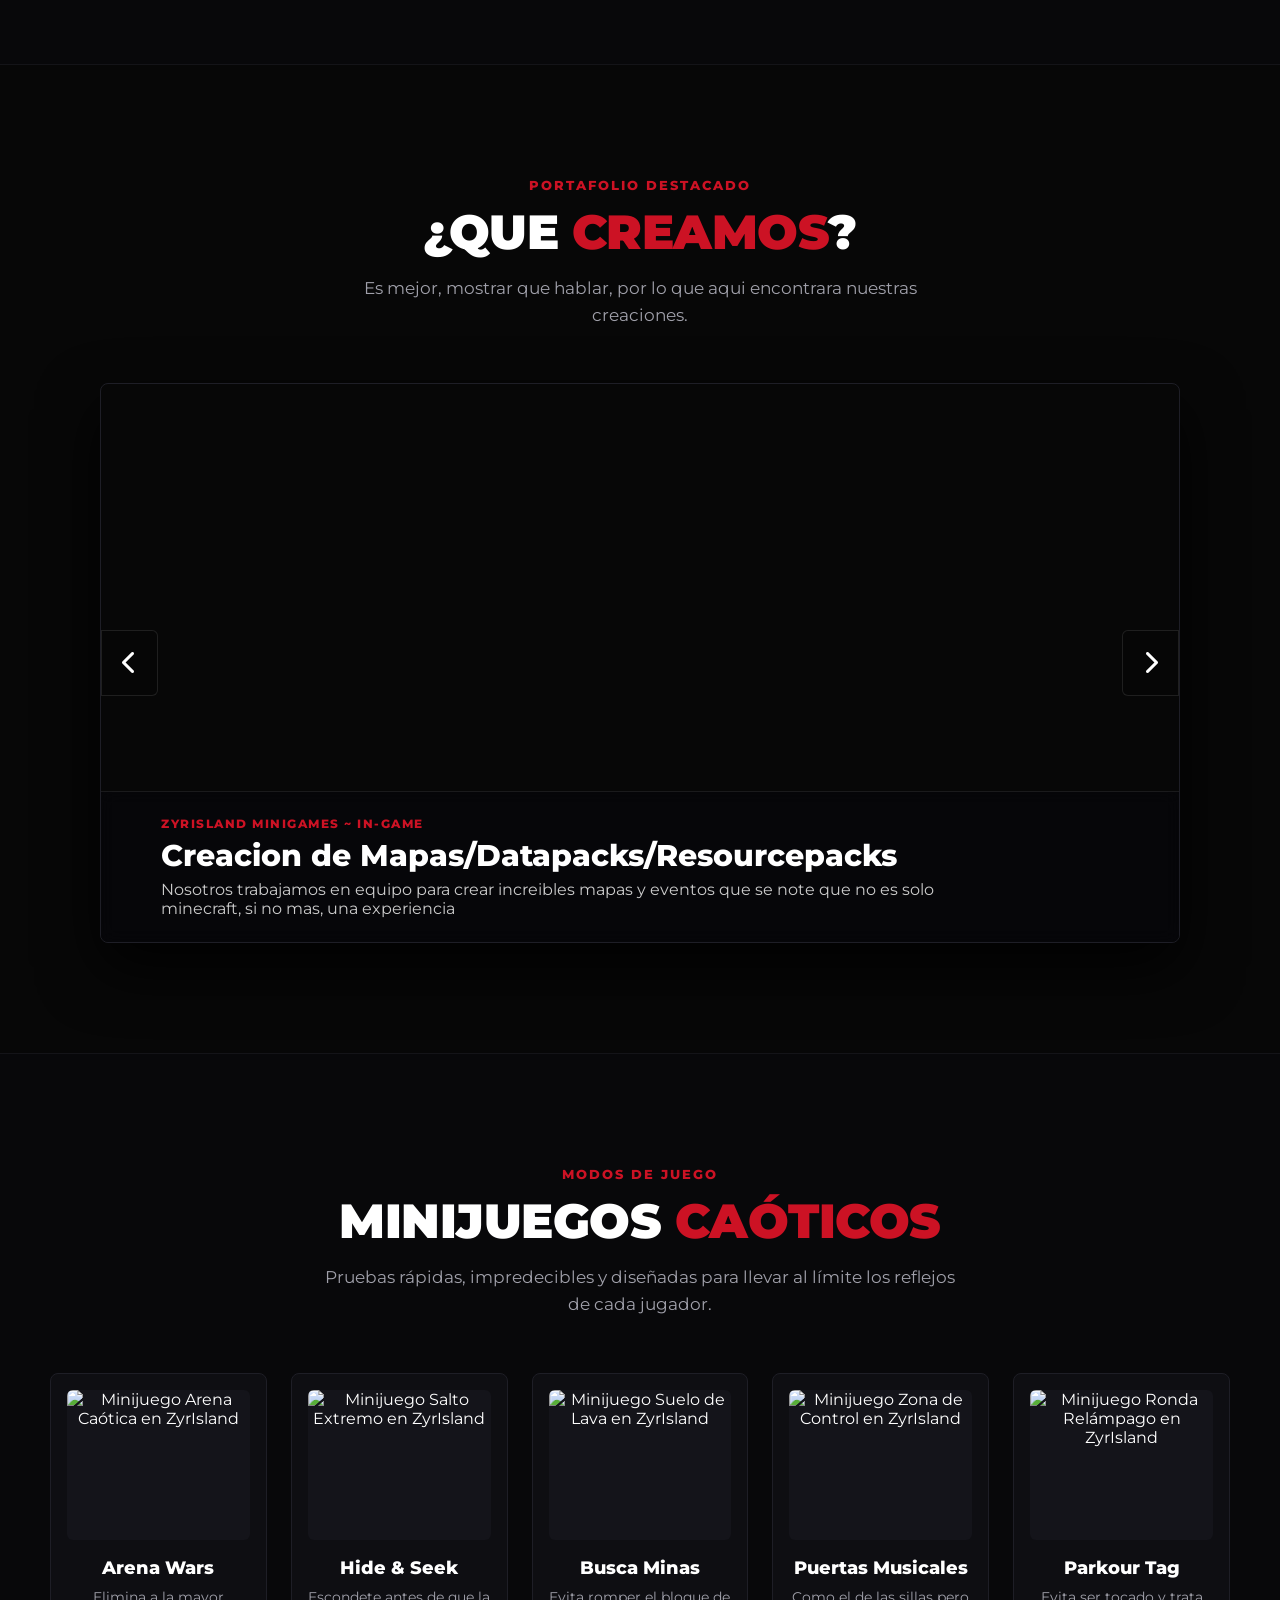
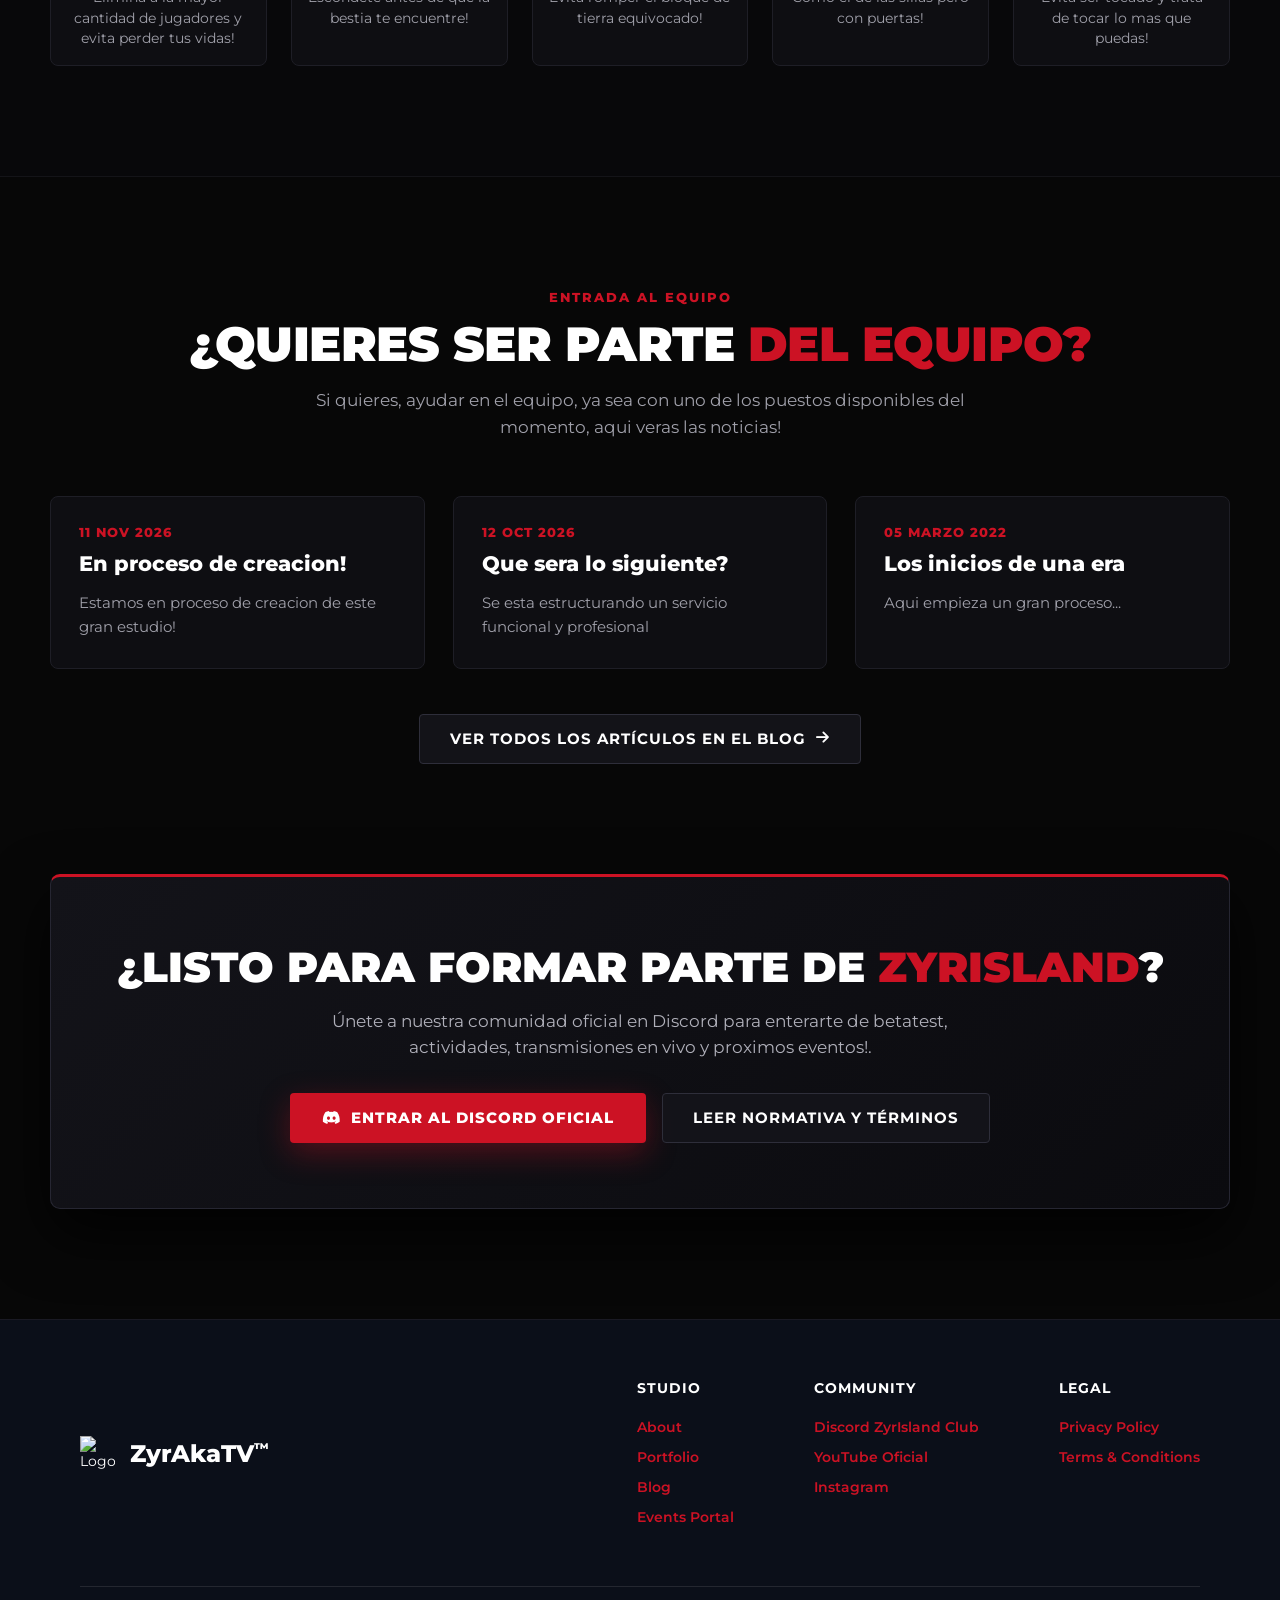
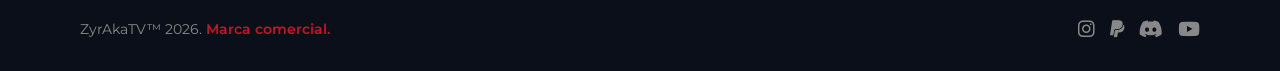
==== commit b39cf2df: "Update index.html" ====
--- a/index.html
+++ b/index.html
@@ -28,8 +28,8 @@
     {
       "@context": "https://schema.org",
       "@type": "Organization",
-      "name": "ZyrAkaTV™",
-      "alternateName": "ZyrIsland",
+      "name": "ZyrAkaTV™ | Official Website",
+      "alternateName": "ZyrIsland Official",
       "url": "https://zyrisland.net/",
       "logo": "https://app.zyrisland.net/assets/icons/zyrakatv-ico.png",
       "description": "Estudio creador de eventos en vivo, servidores personalizados y minijuegos competitivos en Minecraft.",
@@ -259,9 +259,9 @@
         <section id="noticias" class="news-section">
             <div class="section-container">
                 <div class="section-header-center">
-                    <span class="section-tag">ACTUALIDAD</span>
-                    <h2 class="section-title">ÚLTIMAS <span class="highlight">NOTICIAS</span></h2>
-                    <p class="section-subtitle">Anuncios oficiales, fechas de eventos y novedades del desarrollo.</p>
+                    <span class="section-tag">ENTRADA AL EQUIPO</span>
+                    <h2 class="section-title">¿QUIERES SER PARTE <span class="highlight">DEL EQUIPO?</span></h2>
+                    <p class="section-subtitle">Si quieres, ayudar en el equipo, ya sea con uno de los puestos disponibles del momento, aqui veras las noticias!</p>
                 </div>
 
                 <div id="news-grid" class="news-grid"></div>
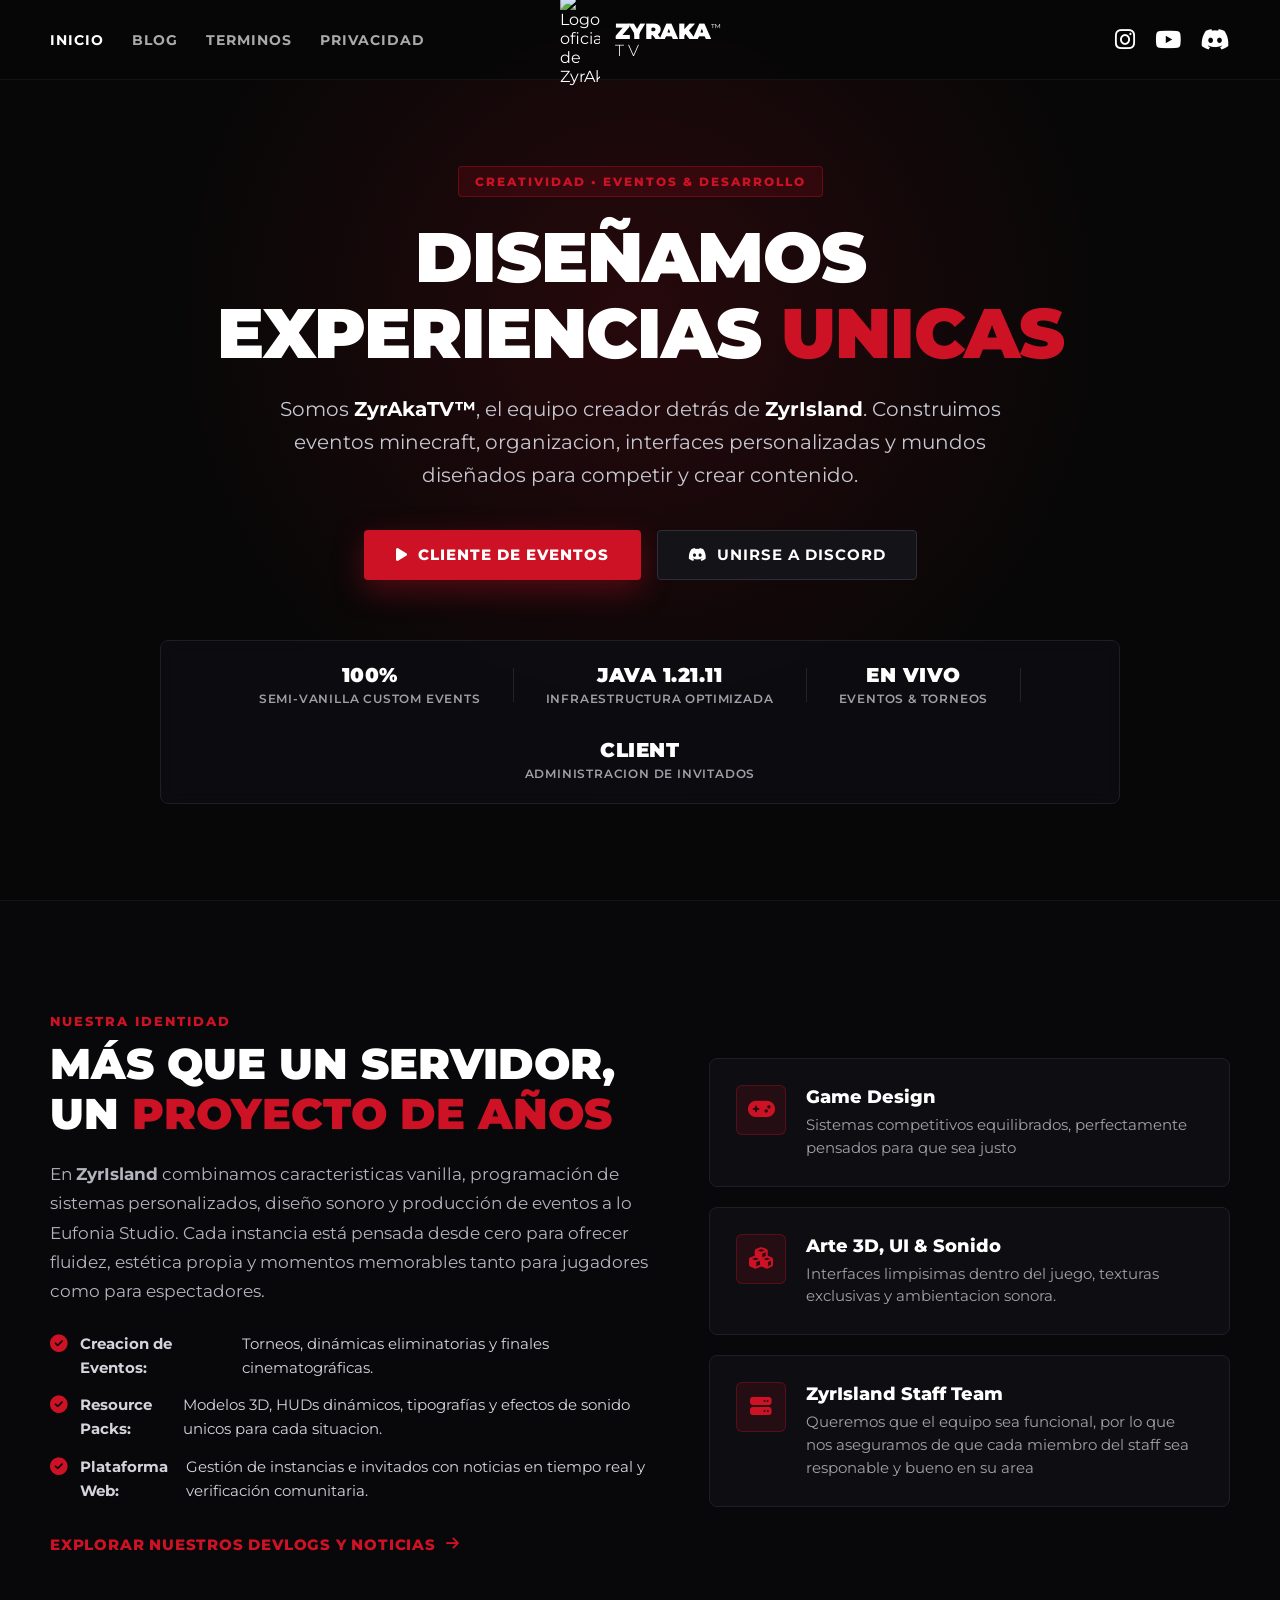
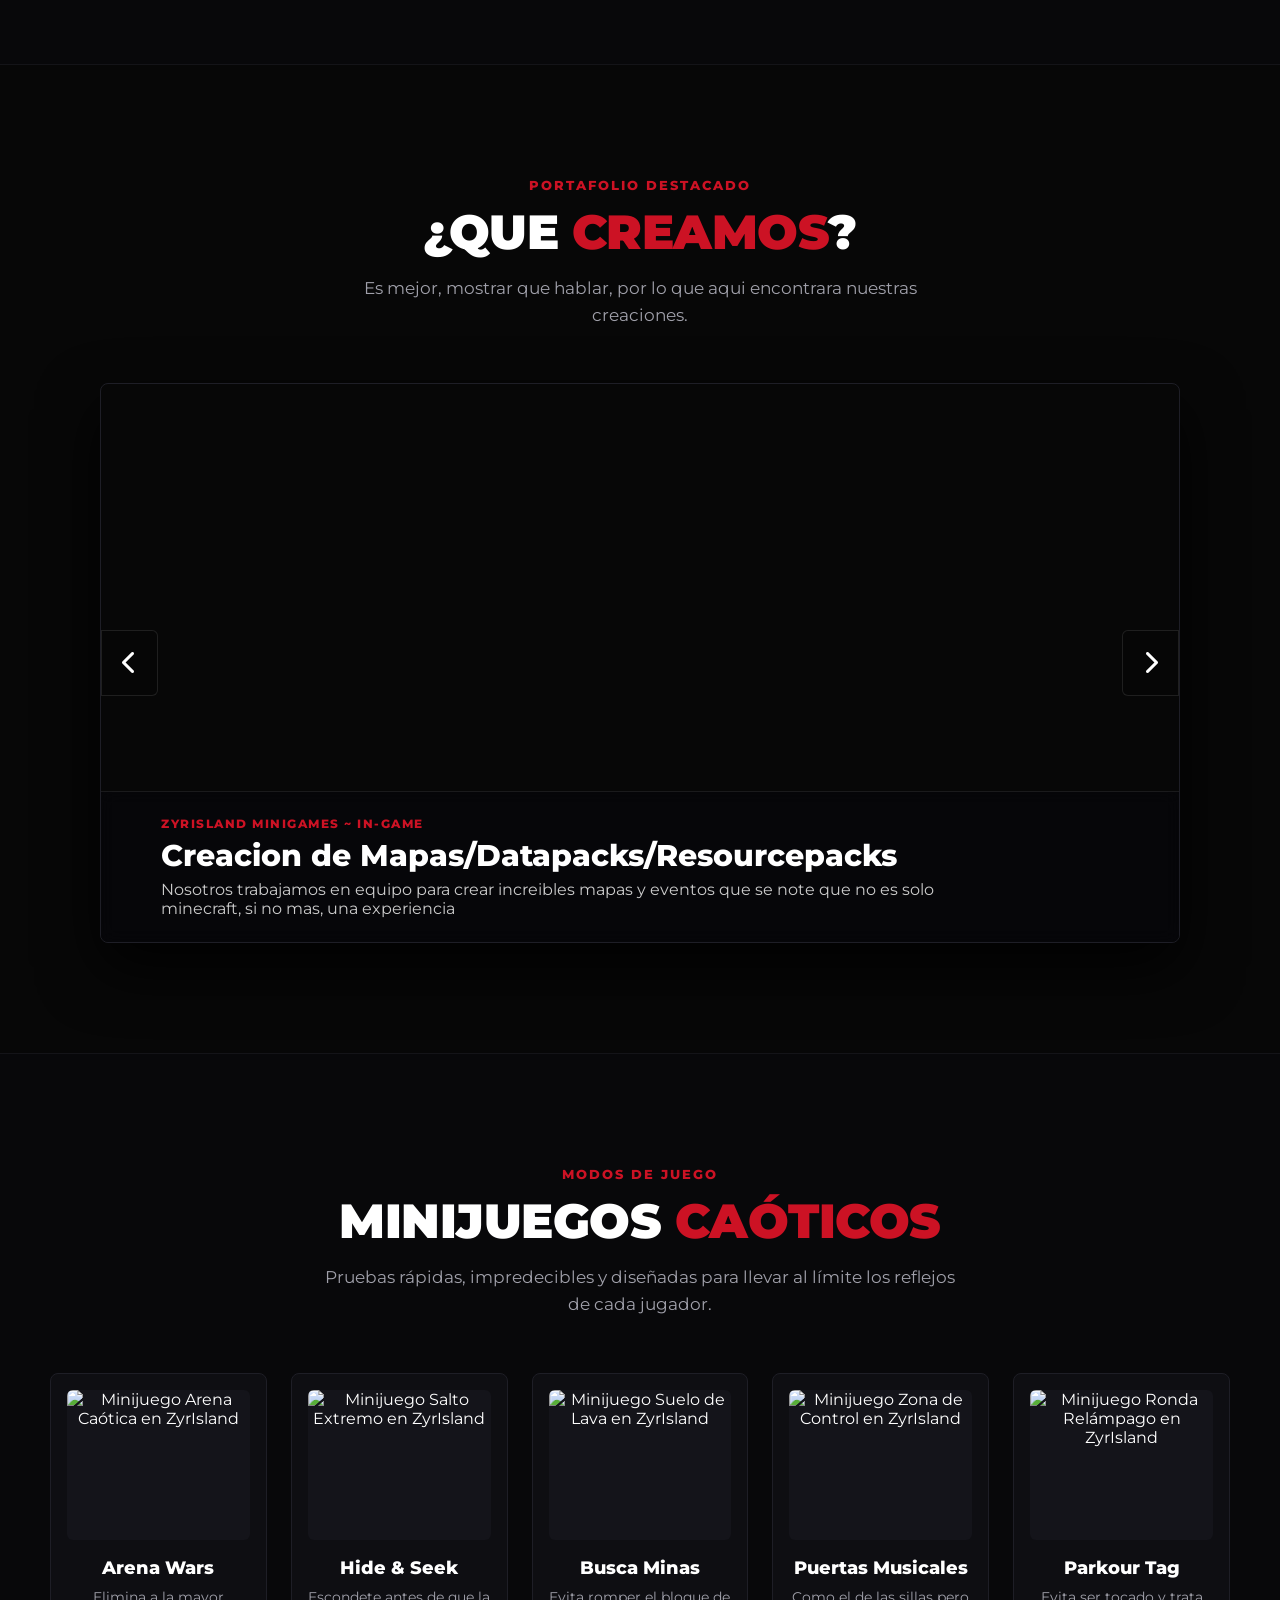
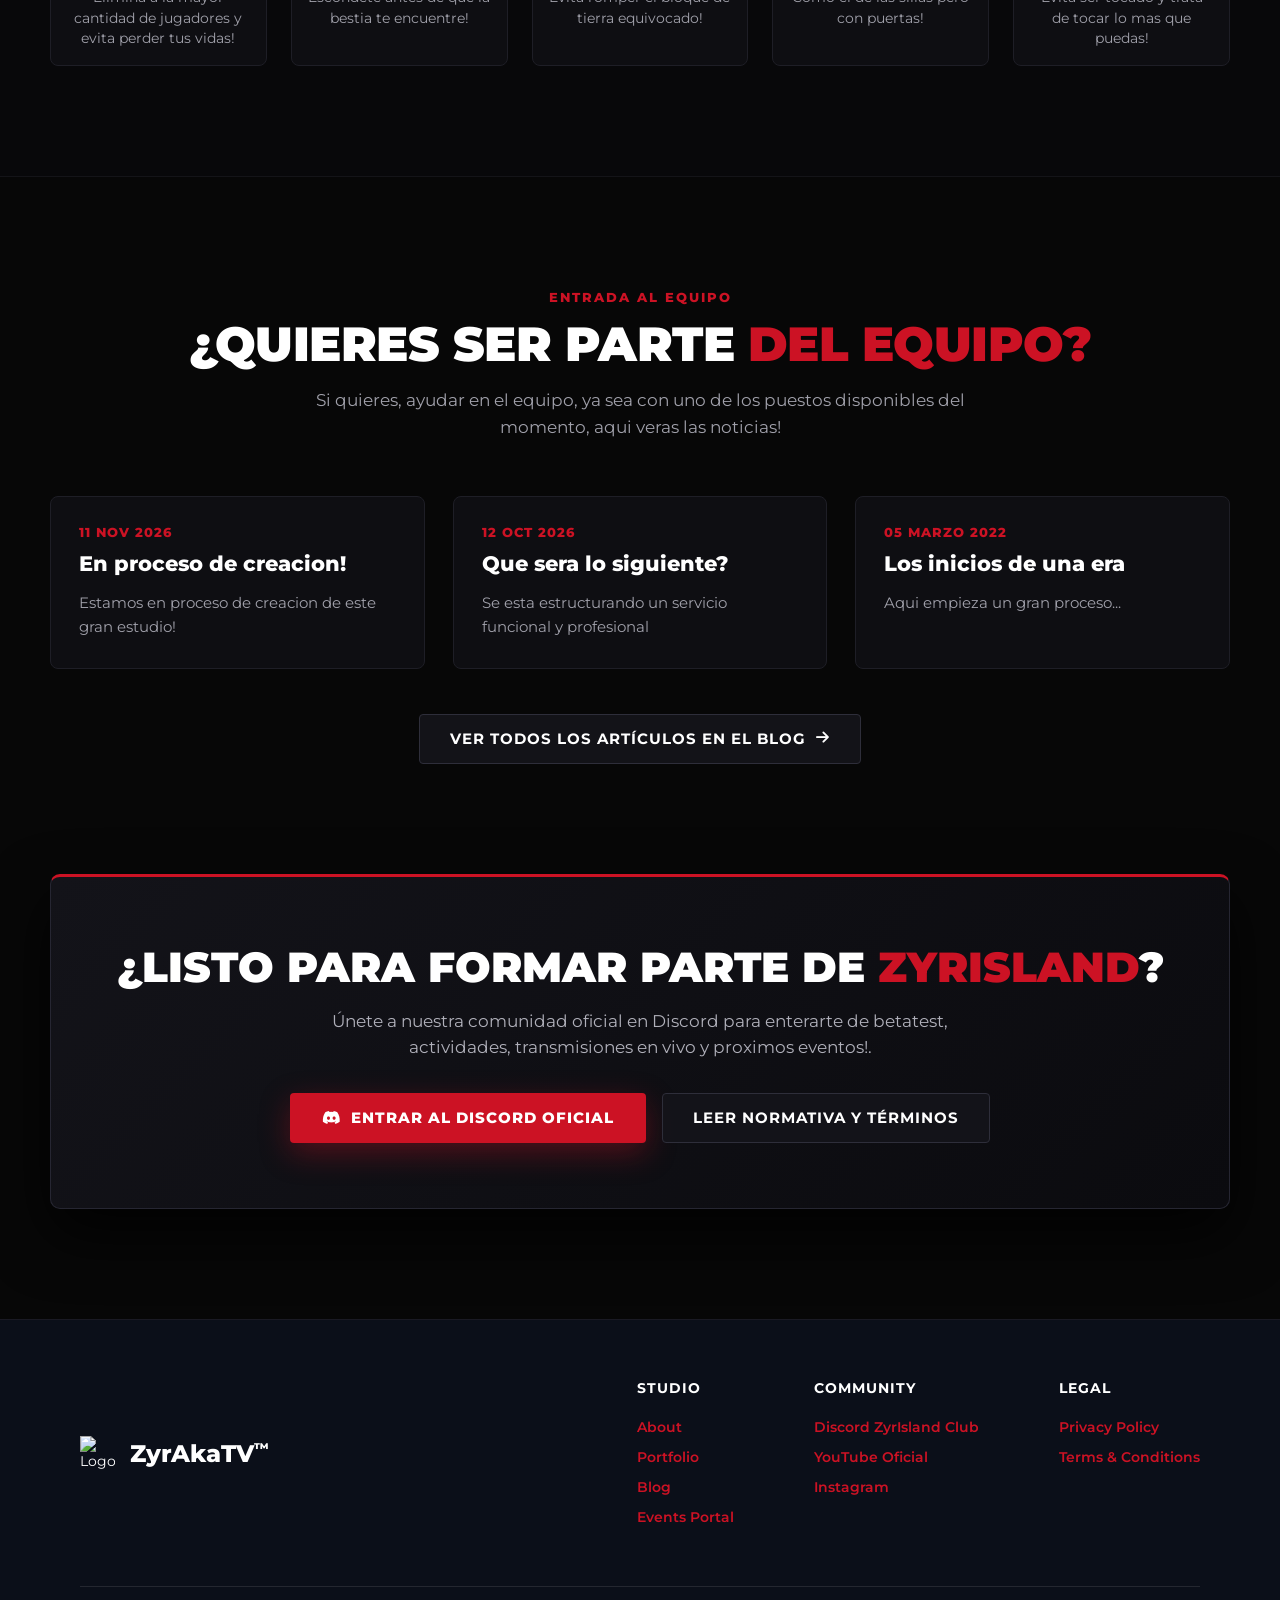
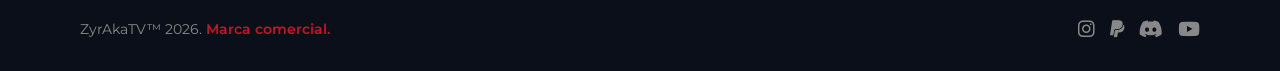
==== commit d1e759b8: "Update index.html" ====
--- a/index.html
+++ b/index.html
@@ -61,7 +61,7 @@
             <a href="https://zyrisland.net/" class="nav-link active">Inicio</a>
             <a href="https://zyrisland.net/blog/feed" class="nav-link">Blog</a>
             <a href="https://zyrisland.net/soporte/terminos" class="nav-link">Terminos</a>
-            <a href="https://zyrisland.net/soporte/reglas" class="nav-link">Reglas</a>
+            <a href="https://zyrisland.net/soporte/reglas" class="nav-link">Privacidad</a>
         </div>
 
         <a href="https://zyrisland.net/" class="nav-center" aria-label="ZyrAkaTV Inicio">
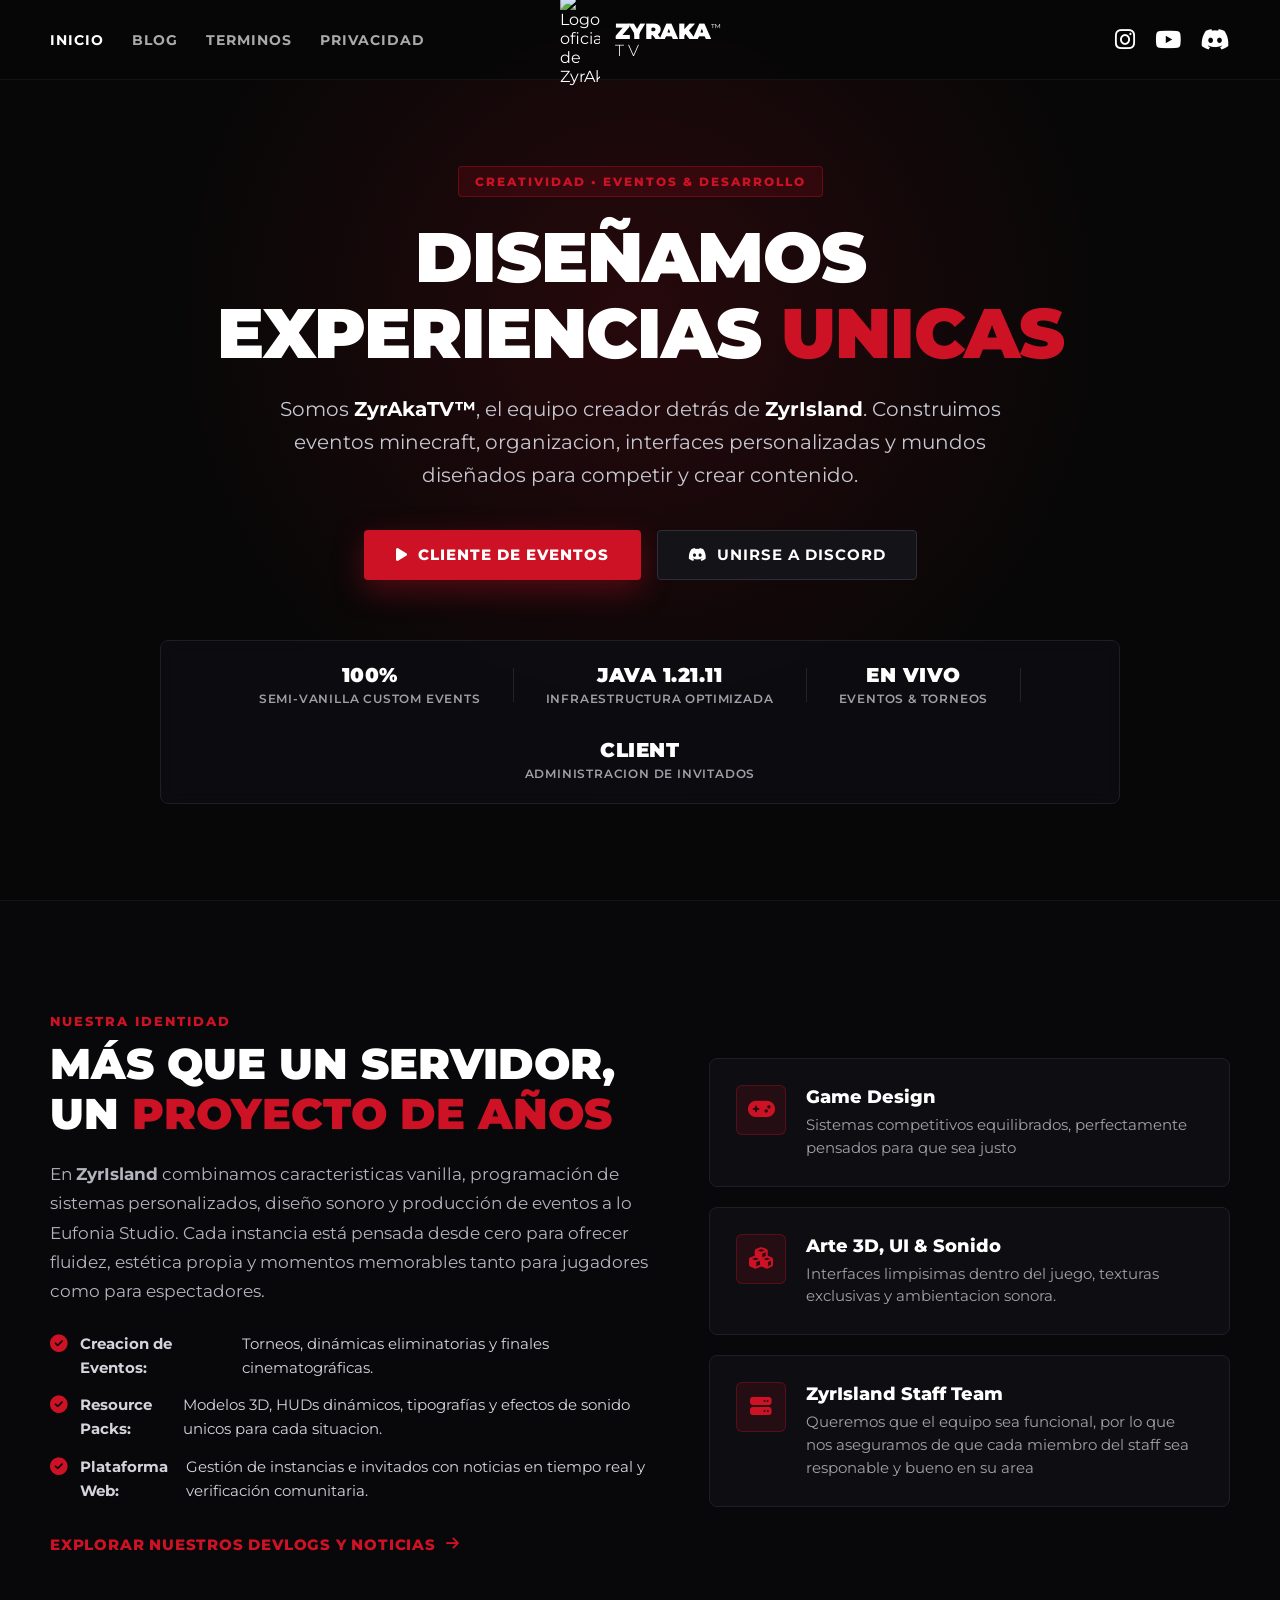
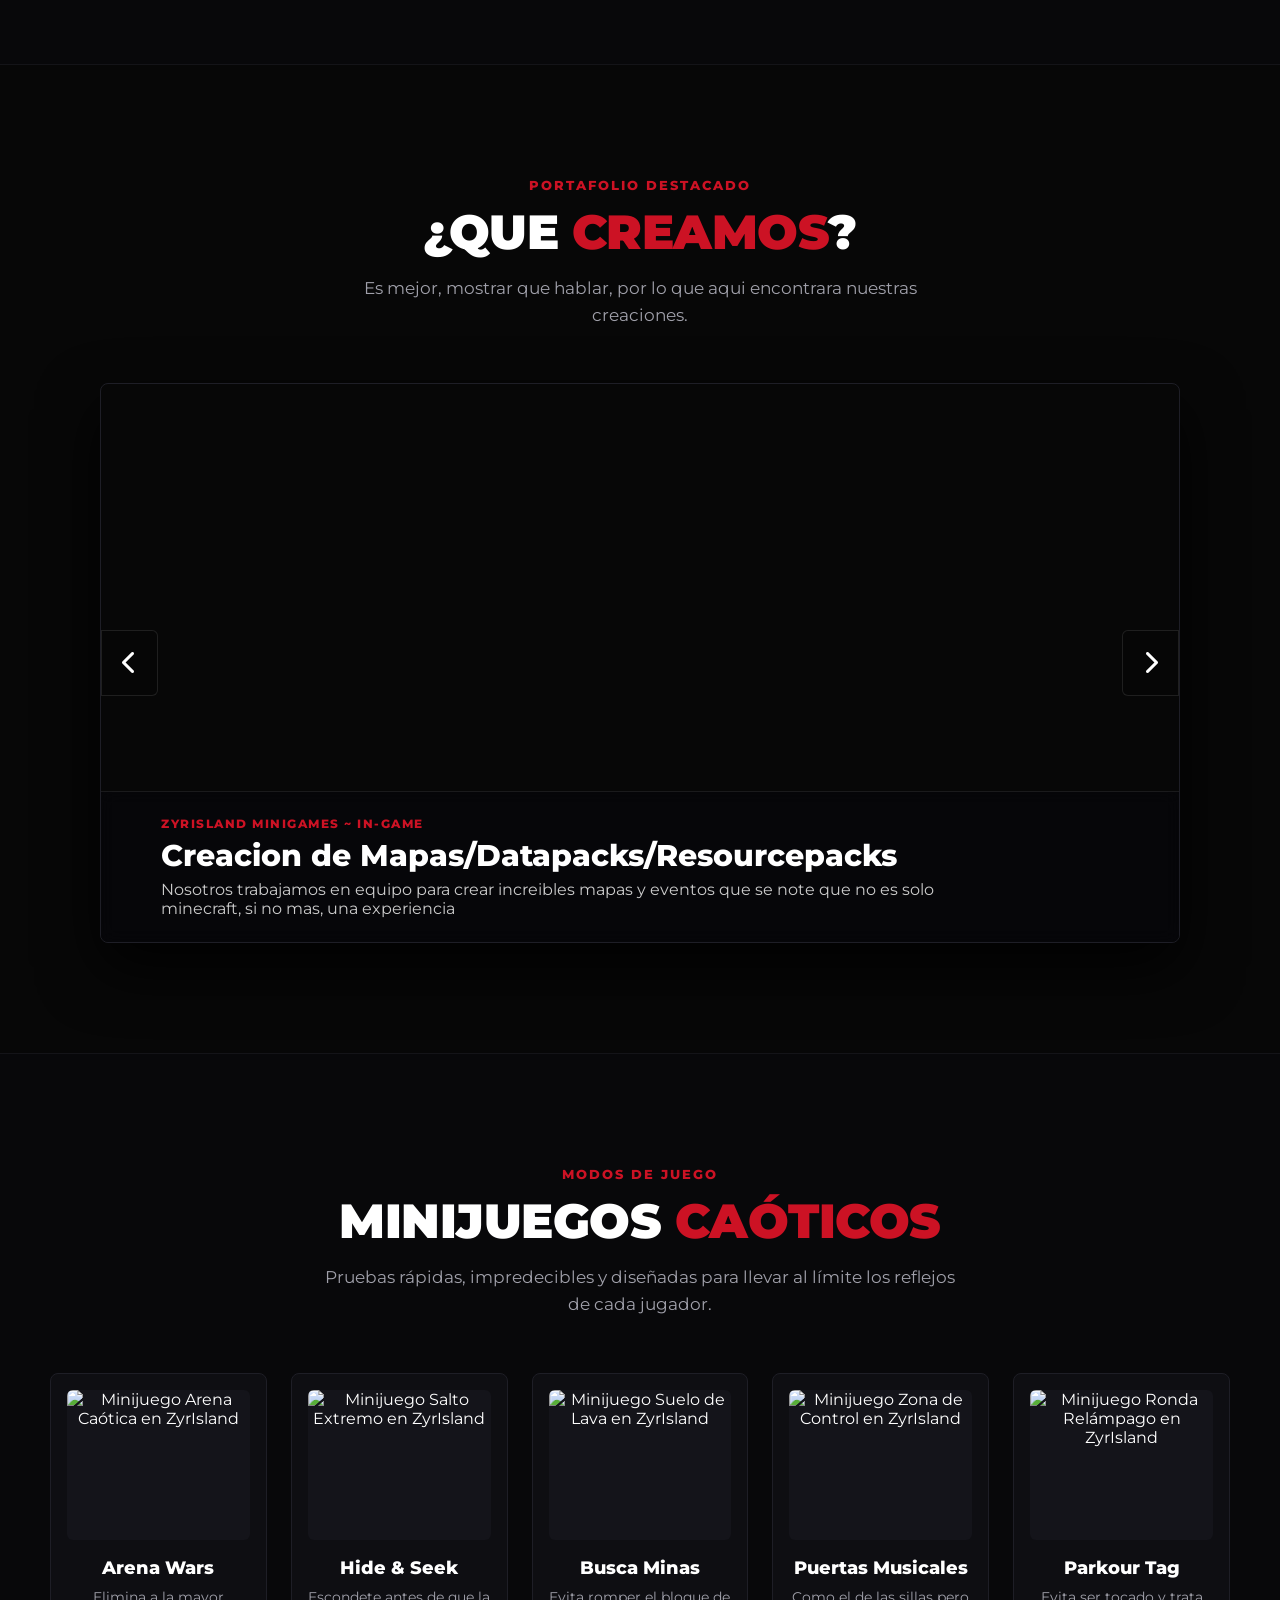
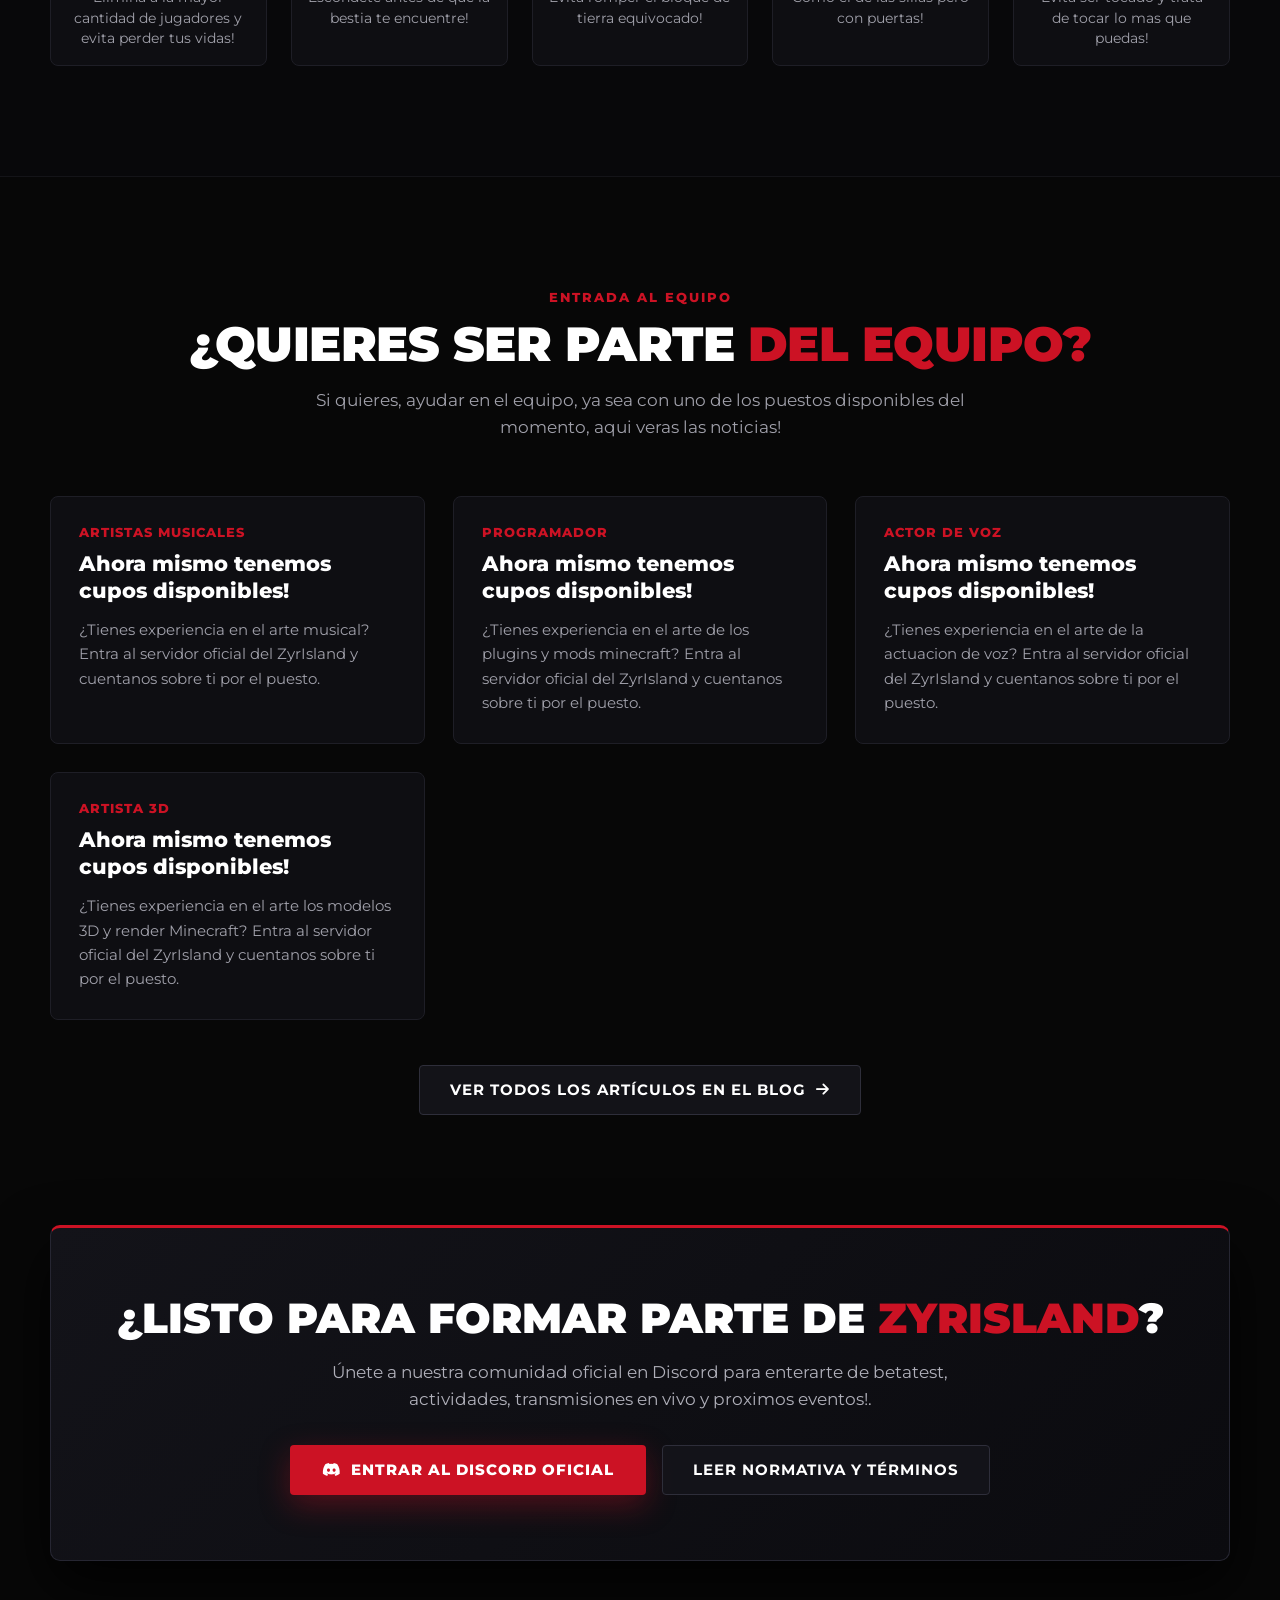
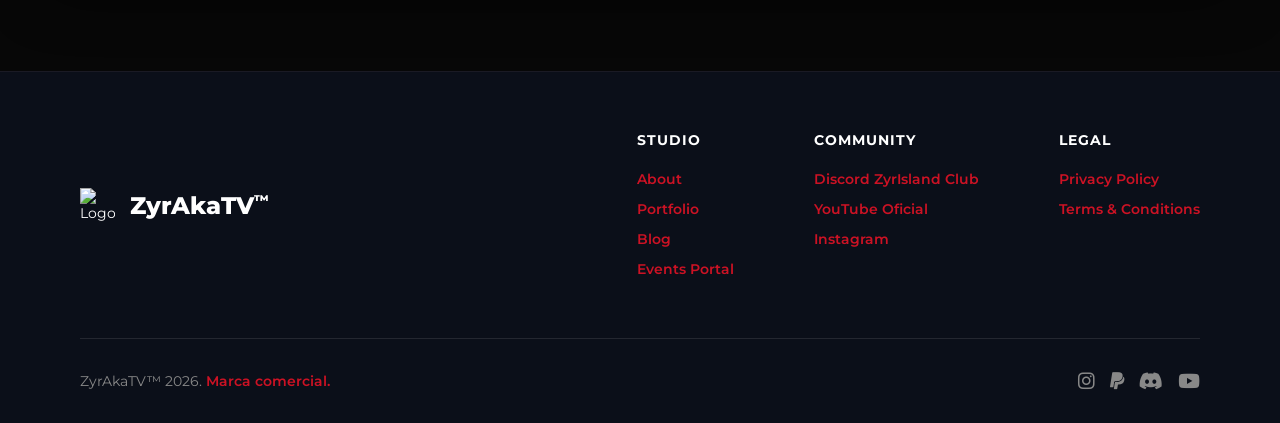
==== commit ffde61b5: "Update index.html" ====
--- a/index.html
+++ b/index.html
@@ -4,7 +4,7 @@
     <meta charset="UTF-8">
     <meta name="viewport" content="width=device-width, initial-scale=1.0">
     
-    <title>ZyrAkaTV™ | Eventos & Minijuegos</title>
+    <title>ZyrAkaTV™ | Eventos</title>
     <meta name="description" content="Portafolio oficial de ZyrAkaTV™ y ZyrIsland. Creamos eventos en vivo de Minecraft, minijuegos caóticos personalizados, mecánicas a medida y experiencias interactivas para la comunidad.">
     <meta name="keywords" content="ZyrIsland, ZyrAkaTV, Minecraft Eventos, Minijuegos Minecraft, SMP Island, Eventos en vivo, Servidor Minecraft">
     <meta name="author" content="ZyrAkaTV™">
@@ -59,7 +59,7 @@
     <nav class="navbar" aria-label="Navegación principal">
         <div class="nav-left">
             <a href="https://zyrisland.net/" class="nav-link active">Inicio</a>
-            <a href="https://zyrisland.net/blog/feed" class="nav-link">Blog</a>
+            <a href="https://zyrisland.net/blog/" class="nav-link">Blog</a>
             <a href="https://zyrisland.net/soporte/terminos" class="nav-link">Terminos</a>
             <a href="https://zyrisland.net/soporte/reglas" class="nav-link">Privacidad</a>
         </div>
@@ -136,7 +136,7 @@
                         <li><i class="fas fa-check-circle"></i> <strong>Resource Packs:</strong> Modelos 3D, HUDs dinámicos, tipografías y efectos de sonido unicos para cada situacion.</li>
                         <li><i class="fas fa-check-circle"></i> <strong>Plataforma Web:</strong> Gestión de instancias e invitados con noticias en tiempo real y verificación comunitaria.</li>
                     </ul>
-                    <a href="https://zyrisland.net/blog/feed" class="inline-cta">Explorar nuestros devlogs y noticias <i class="fas fa-arrow-right"></i></a>
+                    <a href="https://zyrisland.net/blog/" class="inline-cta">Explorar nuestros devlogs y noticias <i class="fas fa-arrow-right"></i></a>
                 </div>
 
                 <div class="about-cards-stack">
@@ -267,7 +267,7 @@
                 <div id="news-grid" class="news-grid"></div>
 
                 <div class="news-footer-cta">
-                    <a href="https://zyrisland.net/blog/feed" class="btn-secondary">Ver todos los artículos en el Blog <i class="fas fa-arrow-right"></i></a>
+                    <a href="https://zyrisland.net/blog/" class="btn-secondary">Ver todos los artículos en el Blog <i class="fas fa-arrow-right"></i></a>
                 </div>
             </div>
         </section>
@@ -299,7 +299,7 @@
                     <h4>STUDIO</h4>
                     <a href="https://zyrisland.net/#estudio" target="_blank">About</a>
                     <a href="https://zyrisland.net/#proyectos" target="_blank">Portfolio</a>
-                    <a href="https://zyrisland.net/blog/feed" target="_blank">Blog</a>
+                    <a href="https://zyrisland.net/blog/" target="_blank">Blog</a>
                     <a href="https://app.zyrisland.net" target="_blank">Events Portal</a>
                 </div>
                 <div class="footer-column">
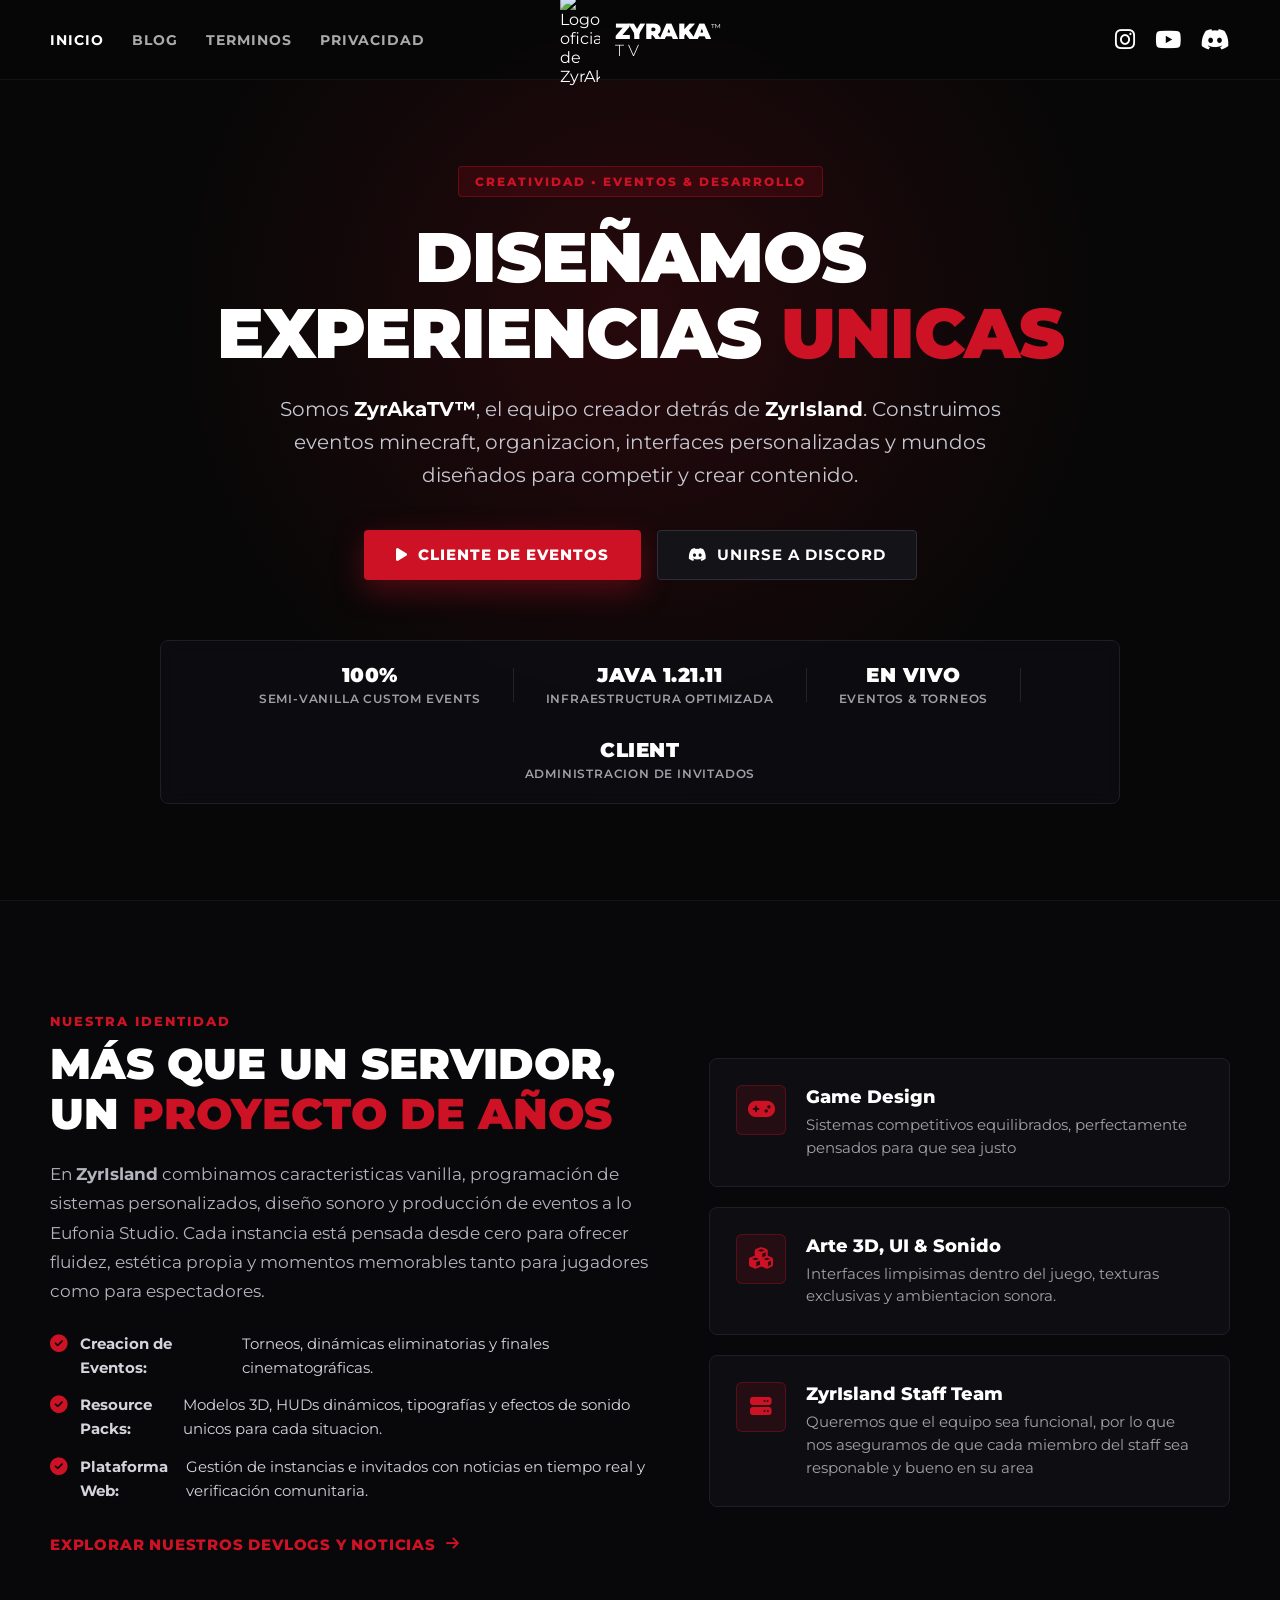
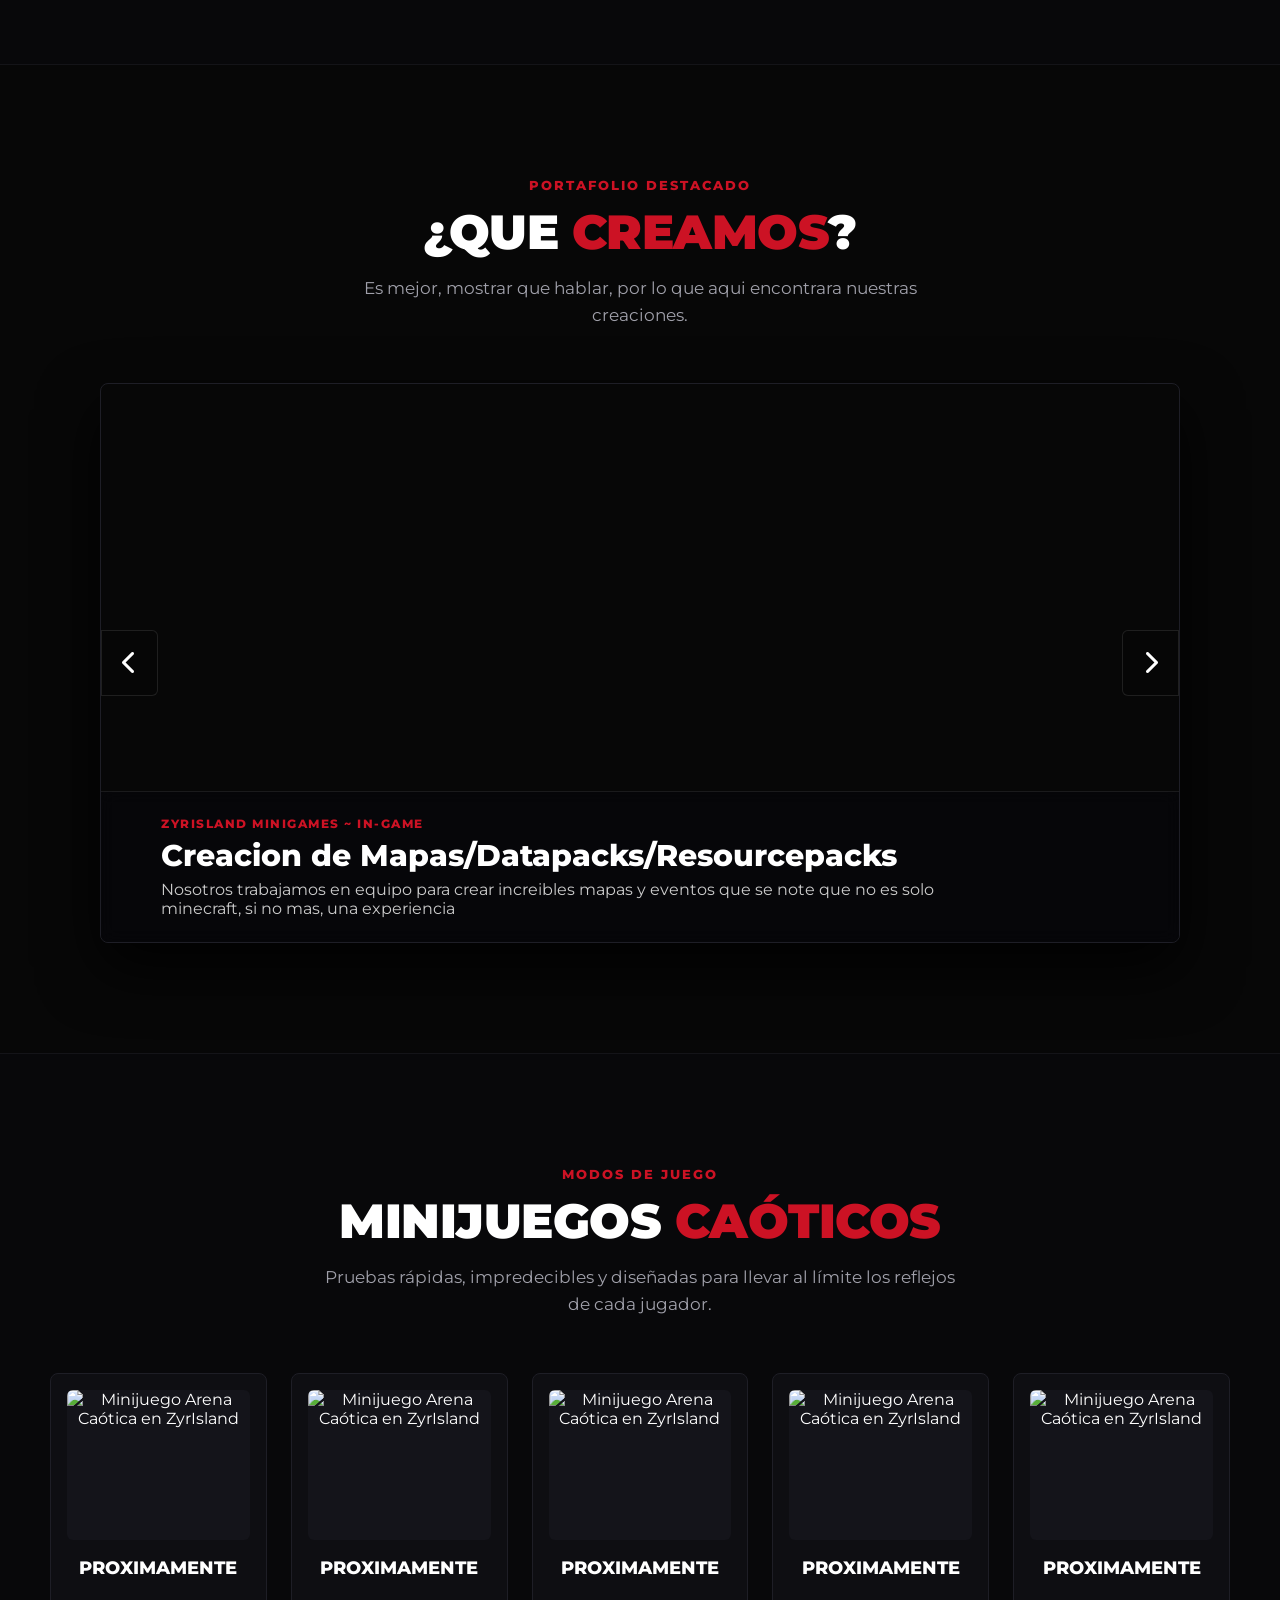
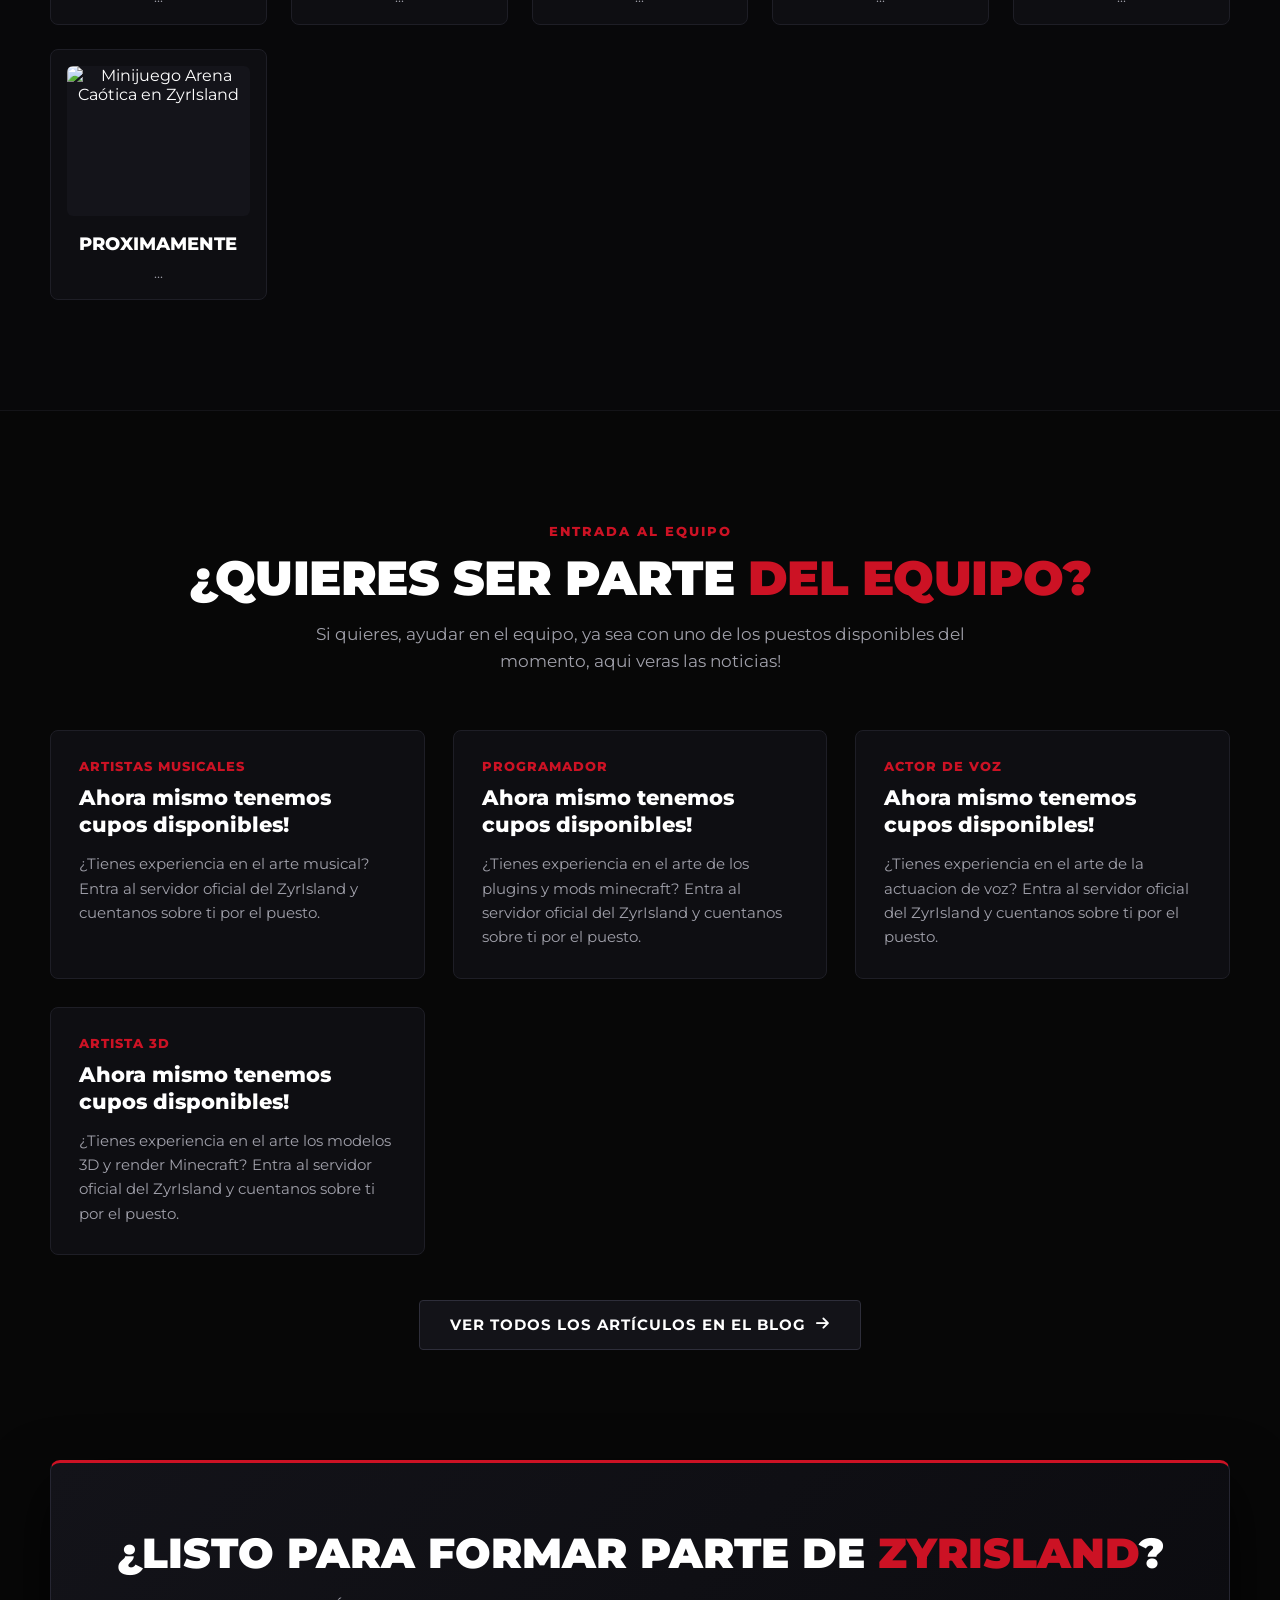
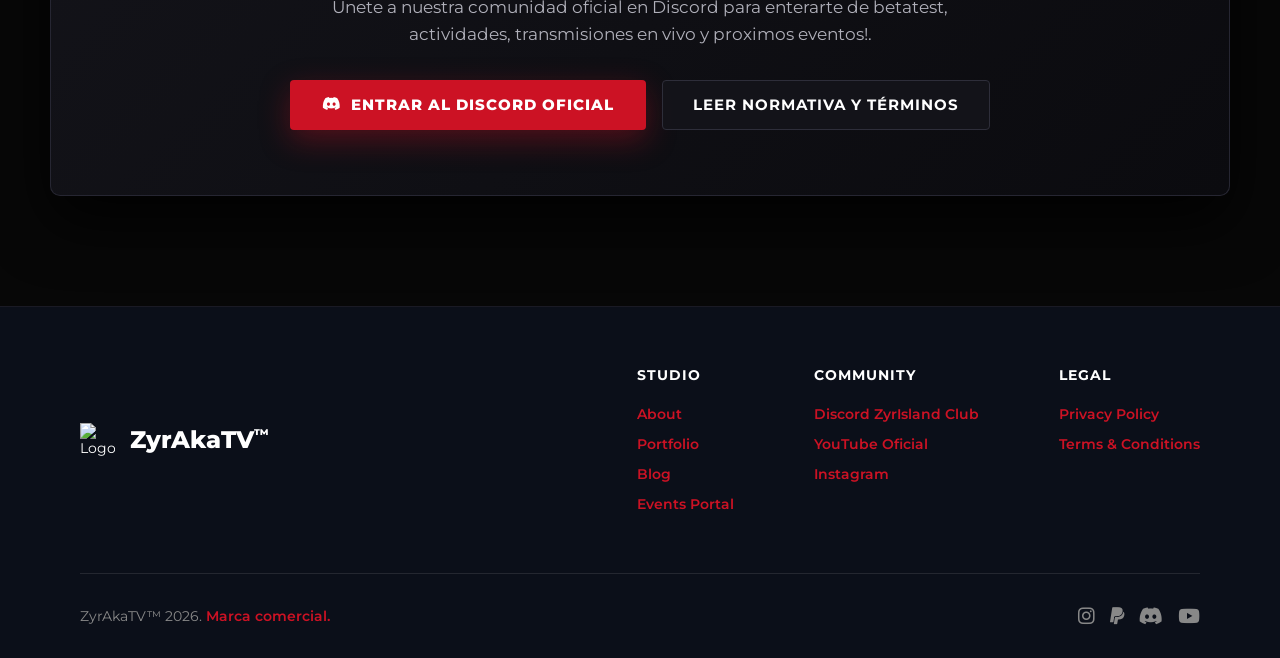
==== commit 3ed00885: "Update index.html" ====
--- a/index.html
+++ b/index.html
@@ -4,7 +4,7 @@
     <meta charset="UTF-8">
     <meta name="viewport" content="width=device-width, initial-scale=1.0">
     
-    <title>ZyrAkaTV™ | Eventos</title>
+    <title>ZyrAkaTV™ | Creación Eventos</title>
     <meta name="description" content="Portafolio oficial de ZyrAkaTV™ y ZyrIsland. Creamos eventos en vivo de Minecraft, minijuegos caóticos personalizados, mecánicas a medida y experiencias interactivas para la comunidad.">
     <meta name="keywords" content="ZyrIsland, ZyrAkaTV, Minecraft Eventos, Minijuegos Minecraft, SMP Island, Eventos en vivo, Servidor Minecraft">
     <meta name="author" content="ZyrAkaTV™">
@@ -190,7 +190,7 @@
                         </div>
                     </article>
 
-                    <article class="slide" style="background-image: url('https://app.zyrisland.net/assets/backgrounds/null_background.jpg');">
+                    <article class="slide" style="background-image: url('https://app.zyrisland.net/assets/backgrounds/render_001.jpg');">
                         <div class="slide-info">
                             <span class="slide-tag">ZYRAKATV™ ~ RENDER OFFICIAL</span>
                             <h3>Edicion & Produccion de videos!</h3>
@@ -217,40 +217,48 @@
                         <div class="minigame-img-container">
                             <img src="https://app.zyrisland.net/assets/backgrounds/null_background.jpg" alt="Minijuego Arena Caótica en ZyrIsland" loading="lazy">
                         </div>
-                        <h3 class="minigame-title">Arena Wars</h3>
-                        <p class="minigame-desc">Elimina a la mayor cantidad de jugadores y evita perder tus vidas!</p>
-                    </article>
-
-                    <article class="minigame-card">
-                        <div class="minigame-img-container">
-                            <img src="https://app.zyrisland.net/assets/backgrounds/null_background.jpg" alt="Minijuego Salto Extremo en ZyrIsland" loading="lazy">
-                        </div>
-                        <h3 class="minigame-title">Hide & Seek</h3>
-                        <p class="minigame-desc">Escondete antes de que la bestia te encuentre!</p>
-                    </article>
-
-                    <article class="minigame-card">
-                        <div class="minigame-img-container">
-                            <img src="https://app.zyrisland.net/assets/backgrounds/null_background.jpg" alt="Minijuego Suelo de Lava en ZyrIsland" loading="lazy">
-                        </div>
-                        <h3 class="minigame-title">Busca Minas</h3>
-                        <p class="minigame-desc">Evita romper el bloque de tierra equivocado!</p>
-                    </article>
-
-                    <article class="minigame-card">
-                        <div class="minigame-img-container">
-                            <img src="https://app.zyrisland.net/assets/backgrounds/null_background.jpg" alt="Minijuego Zona de Control en ZyrIsland" loading="lazy">
-                        </div>
-                        <h3 class="minigame-title">Puertas Musicales</h3>
-                        <p class="minigame-desc">Como el de las sillas pero con puertas!</p>
-                    </article>
-
-                    <article class="minigame-card">
-                        <div class="minigame-img-container">
-                            <img src="https://app.zyrisland.net/assets/backgrounds/null_background.jpg" alt="Minijuego Ronda Relámpago en ZyrIsland" loading="lazy">
-                        </div>
-                        <h3 class="minigame-title">Parkour Tag</h3>
-                        <p class="minigame-desc">Evita ser tocado y trata de tocar lo mas que puedas!</p>
+                        <h3 class="minigame-title">PROXIMAMENTE</h3>
+                        <p class="minigame-desc">...</p>
+                    </article>
+
+                    <article class="minigame-card">
+                        <div class="minigame-img-container">
+                            <img src="https://app.zyrisland.net/assets/backgrounds/null_background.jpg" alt="Minijuego Arena Caótica en ZyrIsland" loading="lazy">
+                        </div>
+                        <h3 class="minigame-title">PROXIMAMENTE</h3>
+                        <p class="minigame-desc">...</p>
+                    </article>
+
+                    <article class="minigame-card">
+                        <div class="minigame-img-container">
+                            <img src="https://app.zyrisland.net/assets/backgrounds/null_background.jpg" alt="Minijuego Arena Caótica en ZyrIsland" loading="lazy">
+                        </div>
+                        <h3 class="minigame-title">PROXIMAMENTE</h3>
+                        <p class="minigame-desc">...</p>
+                    </article>
+
+                    <article class="minigame-card">
+                        <div class="minigame-img-container">
+                            <img src="https://app.zyrisland.net/assets/backgrounds/null_background.jpg" alt="Minijuego Arena Caótica en ZyrIsland" loading="lazy">
+                        </div>
+                        <h3 class="minigame-title">PROXIMAMENTE</h3>
+                        <p class="minigame-desc">...</p>
+                    </article>
+
+                    <article class="minigame-card">
+                        <div class="minigame-img-container">
+                            <img src="https://app.zyrisland.net/assets/backgrounds/null_background.jpg" alt="Minijuego Arena Caótica en ZyrIsland" loading="lazy">
+                        </div>
+                        <h3 class="minigame-title">PROXIMAMENTE</h3>
+                        <p class="minigame-desc">...</p>
+                    </article>
+
+                    <article class="minigame-card">
+                        <div class="minigame-img-container">
+                            <img src="https://app.zyrisland.net/assets/backgrounds/null_background.jpg" alt="Minijuego Arena Caótica en ZyrIsland" loading="lazy">
+                        </div>
+                        <h3 class="minigame-title">PROXIMAMENTE</h3>
+                        <p class="minigame-desc">...</p>
                     </article>
                 </div>
             </div>
